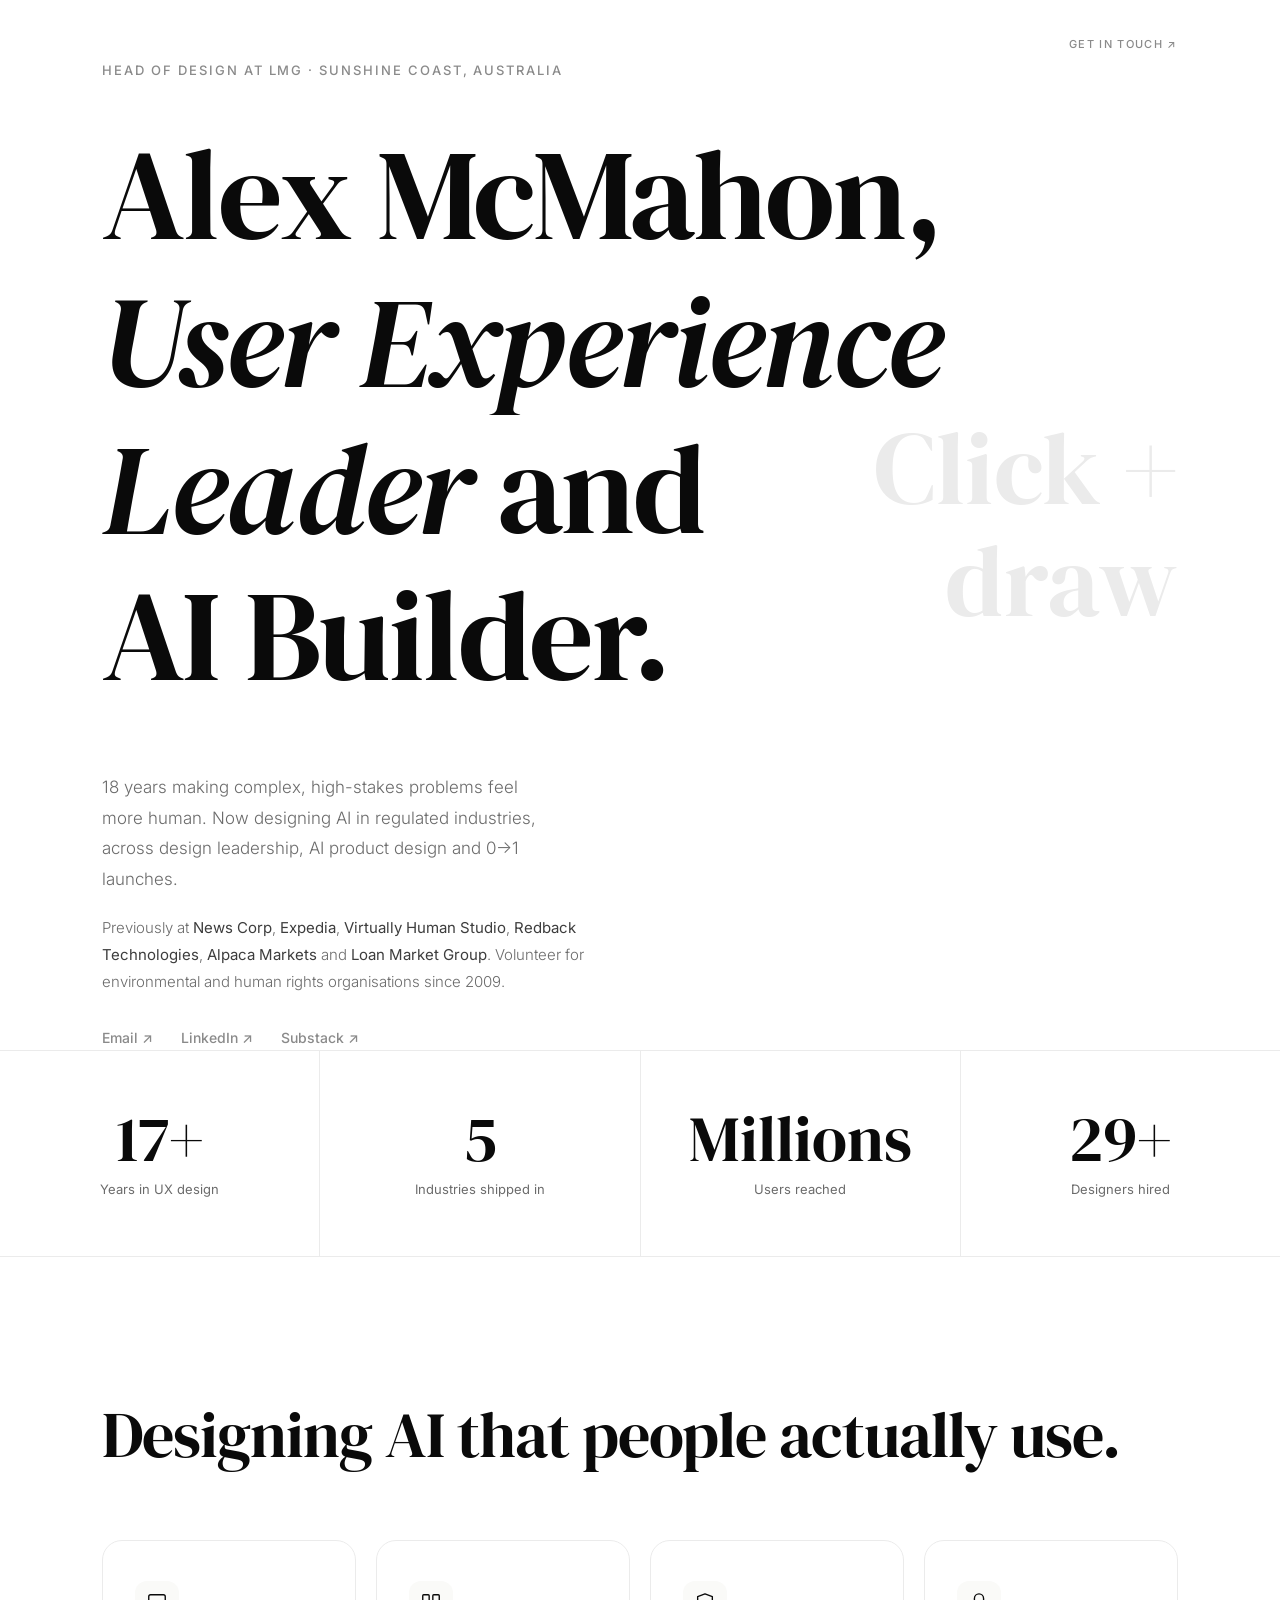
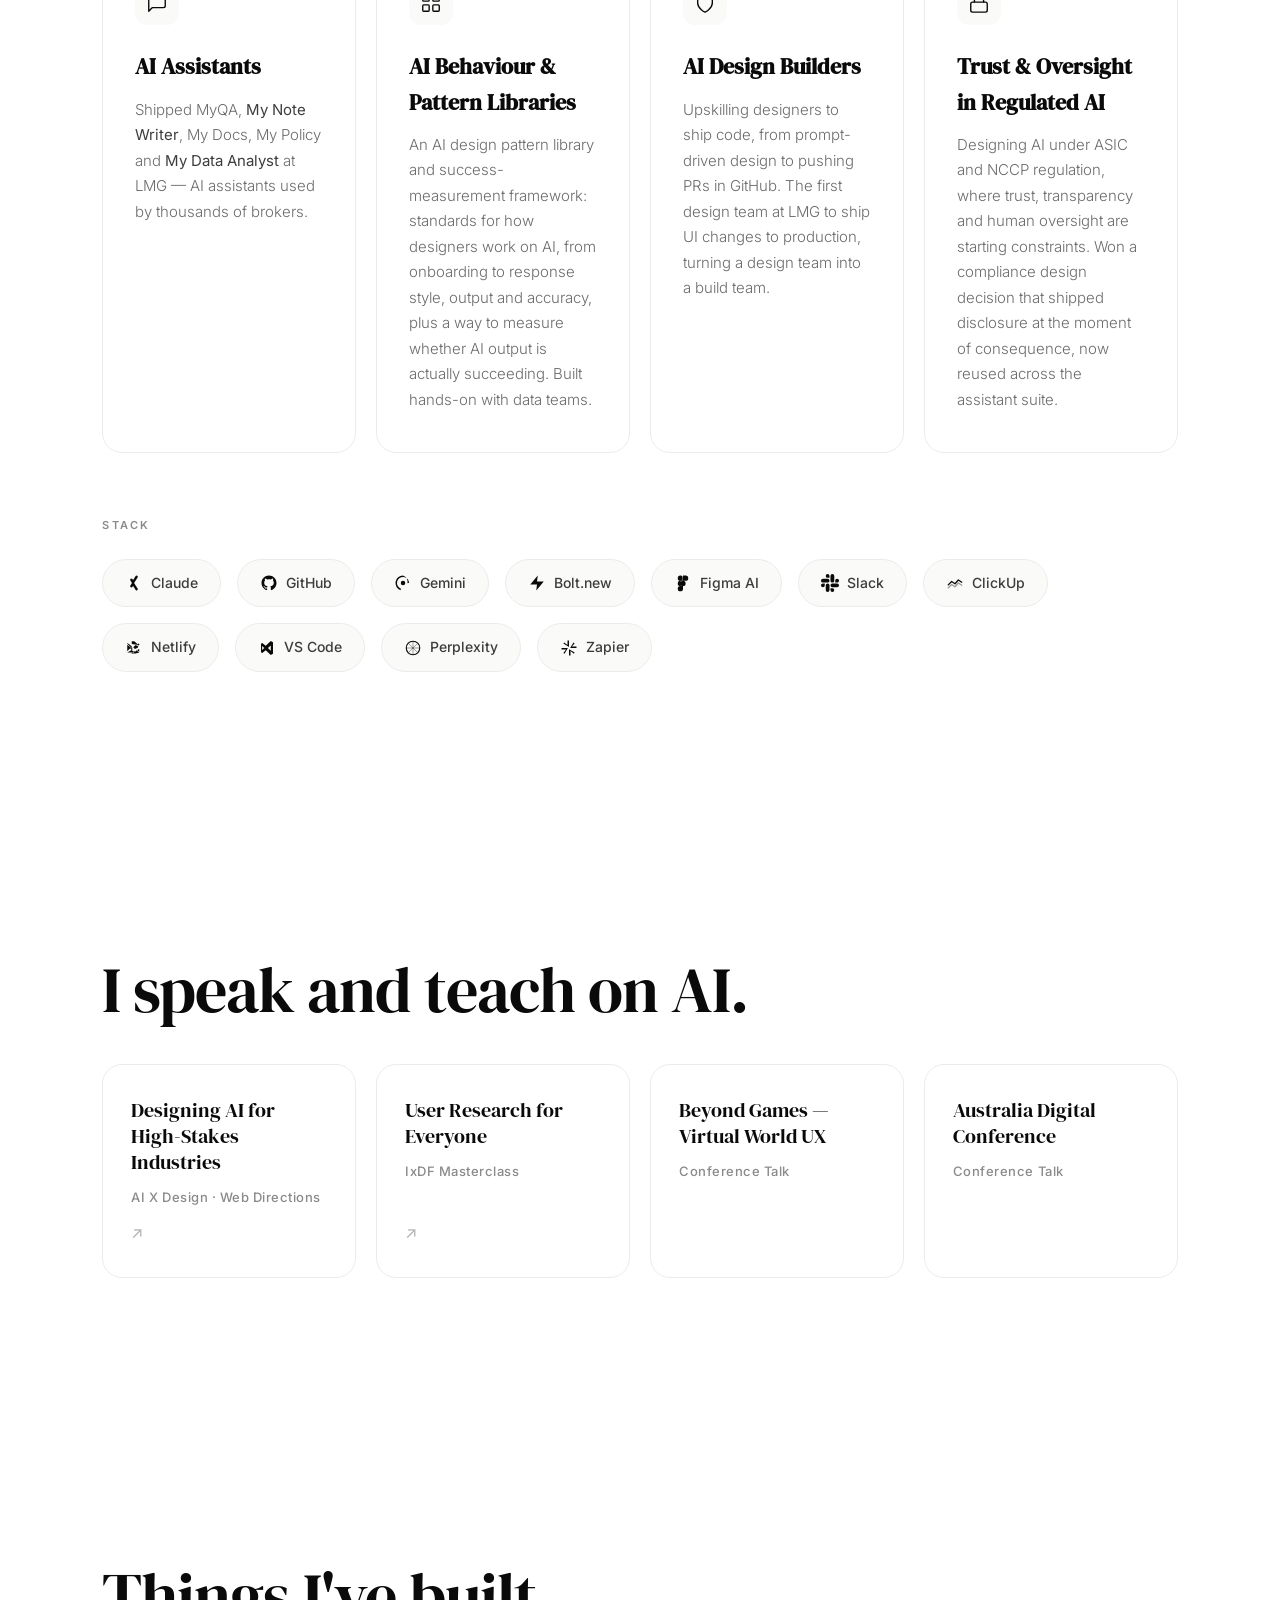
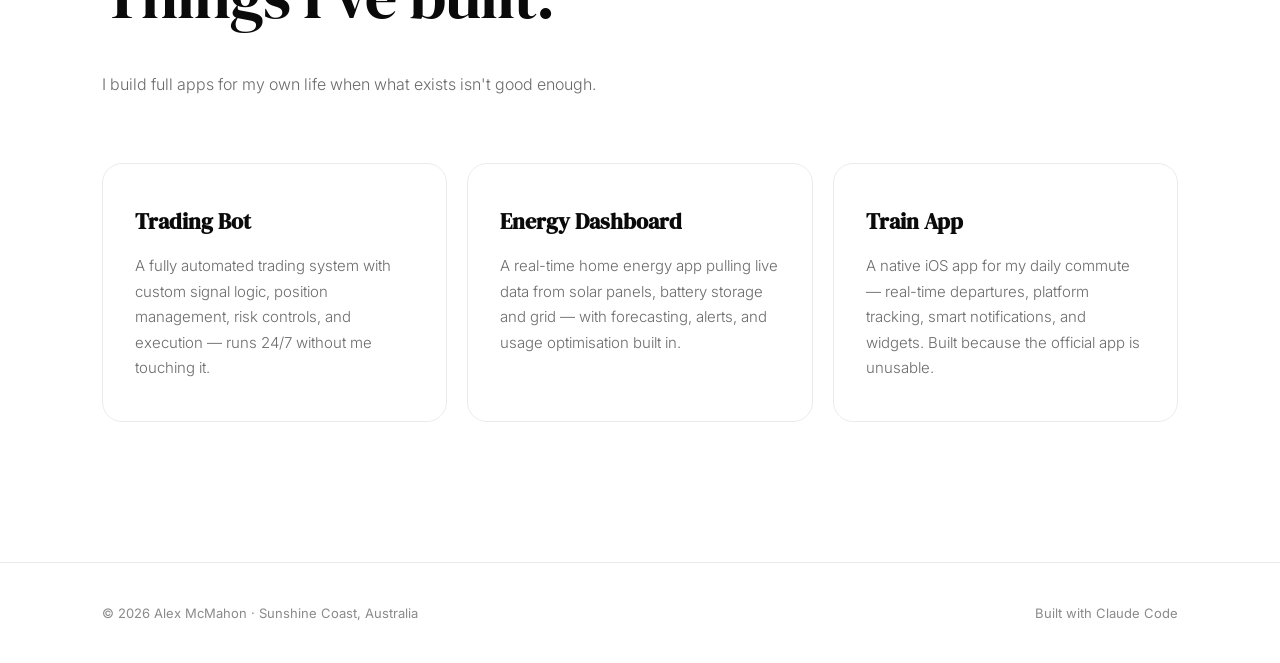
==== index.html @ f6edeaba "Keep case studies unlinked from homepage Alex confirmed the case studies section should stay reachab" ====
<!DOCTYPE html>
<html lang="en">
<head>
  <meta charset="UTF-8" />
  <meta name="viewport" content="width=device-width, initial-scale=1.0" />
  <title>Alex McMahon — UX Leader & AI Builder</title>
  <link rel="preconnect" href="https://fonts.googleapis.com" />
  <link rel="preconnect" href="https://fonts.gstatic.com" crossorigin />
  <link href="https://fonts.googleapis.com/css2?family=DM+Serif+Display:ital@0;1&family=Inter:wght@300;400;500;600&display=swap" rel="stylesheet" />
  <style>
    *, *::before, *::after { margin: 0; padding: 0; box-sizing: border-box; }

    :root {
      --white: #ffffff;
      --off-white: #fafaf8;
      --black: #0a0a0a;
      --gray-700: #3d3d3d;
      --gray-500: #6b6b6b;
      --gray-400: #8a8a8a;
      --gray-300: #b0b0b0;
      --gray-200: #d4d4d4;
      --gray-100: #ebebeb;
      --gold: #b8965a;
      --gold-light: #d4b87a;
      --serif: 'DM Serif Display', Georgia, serif;
      --sans: 'Inter', -apple-system, BlinkMacSystemFont, sans-serif;
    }

    html { -webkit-font-smoothing: antialiased; -moz-osx-font-smoothing: grayscale; }

    body {
      font-family: var(--sans);
      color: var(--black);
      background: var(--white);
      line-height: 1.6;
      overflow-x: hidden;
      position: relative;
    }

    ::selection { background: var(--black); color: var(--white); }
    a { color: inherit; text-decoration: none; }

    /* ===================== HERO ===================== */
    .hero {
      min-height: 100vh;
      display: flex;
      flex-direction: column;
      justify-content: center;
      padding: 60px clamp(32px, 8vw, 140px) 0;
      position: relative;
      z-index: 1;
    }

    .hero-label {
      font-size: 13px;
      font-weight: 500;
      letter-spacing: 0.15em;
      text-transform: uppercase;
      color: var(--gray-400);
      margin-bottom: 40px;
      opacity: 0;
      transform: translateY(16px);
      animation: fadeUp 0.8s 0.3s forwards;
    }
    .hero-label a { color: var(--gray-400); transition: color 0.3s; }
    .hero-label a:hover { color: var(--black); }

    .hero-title {
      font-family: var(--serif);
      font-size: clamp(56px, 10vw, 140px);
      font-weight: 400;
      line-height: 1.15;
      letter-spacing: -2px;
      color: var(--black);
      max-width: 1100px;
      padding-bottom: 0.05em;
    }

    .hero-title .line {
      display: block;
      overflow: visible;
    }

    .hero-title .line-inner {
      display: block;
      opacity: 0;
      transform: translateY(100%);
      transition: all 1s cubic-bezier(0.16, 1, 0.3, 1);
    }

    .hero-title .line-inner.revealed {
      opacity: 1;
      transform: translateY(0);
    }

    .hero-title .italic {
      font-style: italic;
      color: var(--gray-400);
    }

    /* Shimmer */
    .shimmer {
      background: linear-gradient(
        90deg,
        var(--black) 0%, var(--black) 44%,
        var(--gold) 48%, var(--gold-light) 50%, var(--gold) 52%,
        var(--black) 56%, var(--black) 100%
      );
      background-size: 400% 100%;
      background-position: 0% center;
      -webkit-background-clip: text;
      background-clip: text;
      -webkit-text-fill-color: transparent;
    }

    .shimmer.active {
      animation: shimmerSweep 6s ease forwards;
    }

    .shimmer-dark {
      background: linear-gradient(
        90deg,
        #fff 0%, #fff 44%,
        var(--gold-light) 48%, #f0d89a 50%, var(--gold-light) 52%,
        #fff 56%, #fff 100%
      );
      background-size: 400% 100%;
      background-position: 0% center;
      -webkit-background-clip: text;
      background-clip: text;
      -webkit-text-fill-color: transparent;
    }

    .shimmer-dark.active {
      animation: shimmerSweep 6s ease forwards;
    }

    @keyframes shimmerSweep {
      0% { background-position: 100% center; }
      70% { background-position: 0% center; }
      100% { background-position: 0% center; }
    }

    .hero-bottom {
      margin-top: 56px;
      max-width: 540px;
      opacity: 0;
      animation: fadeUp 1s 1.2s forwards;
    }

    .hero-sub {
      font-size: 17px;
      font-weight: 300;
      line-height: 1.8;
      color: var(--gray-500);
      max-width: 440px;
    }

    .persistent-cta {
      position: fixed;
      top: 36px;
      right: clamp(32px, 8vw, 140px);
      font-family: var(--sans);
      font-size: 11px;
      font-weight: 500;
      letter-spacing: 0.12em;
      text-transform: uppercase;
      color: var(--gray-400);
      text-decoration: none;
      z-index: 10;
      transition: color 0.3s;
    }
    .persistent-cta:hover { color: var(--black); }


    /* ===================== STATS ===================== */
    .stats {
      display: flex;
      border-top: 1px solid var(--gray-100);
      border-bottom: 1px solid var(--gray-100);
      position: relative;
      z-index: 1;
    }

    .stat {
      flex: 1;
      padding: 56px 40px;
      text-align: center;
      border-right: 1px solid var(--gray-100);
      overflow: hidden;
    }

    .stat:last-child { border-right: none; }

    .stat-num {
      font-family: var(--serif);
      font-size: clamp(40px, 5vw, 64px);
      line-height: 1;
      opacity: 0;
      transform: translateY(100%);
      transition: all 0.8s cubic-bezier(0.16, 1, 0.3, 1);
    }

    .stat-desc {
      font-size: 13px;
      color: var(--gray-500);
      margin-top: 8px;
      opacity: 0;
      transition: opacity 0.6s 0.3s;
    }

    .stat.visible .stat-num { opacity: 1; transform: translateY(0); }
    .stat.visible .stat-desc { opacity: 1; }
    .stat:nth-child(2).visible .stat-num { transition-delay: 0.1s; }
    .stat:nth-child(3).visible .stat-num { transition-delay: 0.2s; }
    .stat:nth-child(4).visible .stat-num { transition-delay: 0.3s; }

    /* ===================== SECTIONS ===================== */
    .section {
      padding: 140px clamp(32px, 8vw, 140px);
      position: relative;
      z-index: 1;
    }

    .section-inner { }

    .section-eyebrow {
      font-size: 11px;
      font-weight: 600;
      letter-spacing: 0.2em;
      text-transform: uppercase;
      color: var(--gray-400);
      margin-bottom: 24px;
    }

    .section-title {
      font-family: var(--serif);
      font-size: clamp(40px, 5vw, 64px);
      font-weight: 400;
      line-height: 1.2;
      letter-spacing: -1px;
      margin-bottom: 32px;
      padding-bottom: 0.05em;
    }

    .hero-bio {
      font-size: 15px;
      font-weight: 300;
      line-height: 1.8;
      color: var(--gray-500);
      max-width: 540px;
      margin-top: 20px;
    }

    .hero-bio a {
      color: var(--gray-700);
      font-weight: 400;
      transition: color 0.3s;
    }

    .hero-bio a:hover { color: var(--black); }

    .hero-links {
      display: flex;
      gap: 28px;
      margin-top: 32px;
    }

    .about-link {
      font-size: 14px;
      font-weight: 500;
      color: var(--gray-400);
      transition: color 0.3s;
    }

    .about-link:hover { color: var(--black); }

    /* ===================== AI WORK ===================== */
    .ai-section {
      padding: 140px clamp(32px, 8vw, 140px);
      position: relative;
      z-index: 1;
    }

    .ai-inner { }

    .ai-cards {
      display: grid;
      grid-template-columns: repeat(4, 1fr);
      gap: 20px;
      margin-bottom: 64px;
    }

    .ai-card {
      background: var(--white);
      border: 1px solid var(--gray-100);
      border-radius: 20px;
      padding: 40px 32px;
      opacity: 0;
      transform: translateY(30px) scale(0.97);
      transition: all 0.7s cubic-bezier(0.16, 1, 0.3, 1);
    }

    .ai-card.visible { opacity: 1; transform: none; }
    .ai-card:nth-child(2) { transition-delay: 0.1s; }
    .ai-card:nth-child(3) { transition-delay: 0.2s; }
    .ai-card:nth-child(4) { transition-delay: 0.3s; }

    .ai-card:hover {
      transform: translateY(-4px);
      box-shadow: 0 20px 60px rgba(0,0,0,0.05);
      border-color: var(--gray-200);
    }

    .ai-card-icon {
      width: 44px;
      height: 44px;
      border-radius: 12px;
      background: var(--off-white);
      display: flex;
      align-items: center;
      justify-content: center;
      margin-bottom: 24px;
    }

    /* Icon animations — each card gets a unique motion */
    .ai-card:nth-child(1) .ai-card-icon svg {
      animation: iconBounce 3s ease-in-out infinite;
    }
    .ai-card:nth-child(2) .ai-card-icon svg {
      animation: iconSpin 8s linear infinite;
    }
    .ai-card:nth-child(3) .ai-card-icon svg {
      animation: iconPulse 3s ease-in-out infinite;
    }
    .ai-card:nth-child(4) .ai-card-icon svg {
      animation: iconRock 4s ease-in-out infinite;
    }
    @keyframes iconRock {
      0%, 100% { transform: rotate(0deg); }
      25% { transform: rotate(-8deg); }
      75% { transform: rotate(8deg); }
    }

    @keyframes iconBounce {
      0%, 100% { transform: translateY(0); }
      50% { transform: translateY(-4px); }
    }
    @keyframes iconSpin {
      0% { transform: rotate(0deg); }
      100% { transform: rotate(360deg); }
    }
    @keyframes iconPulse {
      0%, 100% { transform: scale(1); opacity: 0.7; }
      50% { transform: scale(1.15); opacity: 1; }
    }

    .ai-card h3 {
      font-family: var(--serif);
      font-size: 22px;
      margin-bottom: 12px;
    }

    .ai-card p {
      font-size: 15px;
      font-weight: 300;
      line-height: 1.7;
      color: var(--gray-500);
    }
    .ai-card a { color: var(--gray-700); font-weight: 400; transition: color 0.3s; }
    .ai-card a:hover { color: var(--black); }

    /* Stack */
    .stack-title {
      font-size: 11px;
      font-weight: 600;
      letter-spacing: 0.2em;
      text-transform: uppercase;
      color: var(--gray-400);
      margin-bottom: 24px;
    }

    .stack-logos {
      display: flex;
      flex-wrap: wrap;
      gap: 16px;
      align-items: center;
    }

    .logo-chip {
      display: inline-flex;
      align-items: center;
      gap: 8px;
      font-size: 14px;
      font-weight: 500;
      padding: 12px 22px;
      border-radius: 100px;
      background: var(--off-white);
      color: var(--gray-700);
      border: 1px solid var(--gray-100);
      opacity: 0;
      transform: translateY(10px);
      transition: all 0.5s cubic-bezier(0.16, 1, 0.3, 1);
    }

    .logo-chip.visible { opacity: 1; transform: none; }
    .logo-chip:hover { border-color: var(--gray-300); transform: translateY(-2px); }

    .logo-chip svg {
      width: 18px;
      height: 18px;
      flex-shrink: 0;
      animation: iconFloat 5s ease-in-out infinite;
    }

    @keyframes iconFloat {
      0%, 100% { transform: translateY(0); }
      50% { transform: translateY(-2px); }
    }

    /* ===================== SPEAKING ===================== */
    .speak-cards {
      display: grid;
      grid-template-columns: repeat(4, 1fr);
      gap: 20px;
    }

    .speak-card {
      border: 1px solid var(--gray-100);
      border-radius: 20px;
      padding: 32px 28px;
      display: flex;
      flex-direction: column;
      gap: 12px;
      opacity: 0;
      transform: translateY(24px);
      transition: all 0.7s cubic-bezier(0.16, 1, 0.3, 1);
    }

    .speak-card.visible { opacity: 1; transform: none; }
    .speak-card:nth-child(2) { transition-delay: 0.08s; }
    .speak-card:nth-child(3) { transition-delay: 0.16s; }
    .speak-card:nth-child(4) { transition-delay: 0.24s; }

    .speak-card:hover {
      transform: translateY(-4px);
      box-shadow: 0 20px 60px rgba(0,0,0,0.05);
      border-color: var(--gray-200);
    }

    .speak-card-title {
      font-family: var(--serif);
      font-size: 20px;
      line-height: 1.3;
    }

    .speak-card-title a { transition: color 0.3s; }
    .speak-card-title a:hover { color: var(--gray-500); }

    .speak-card-venue {
      font-size: 13px;
      font-weight: 500;
      color: var(--gray-400);
      letter-spacing: 0.04em;
    }

    .speak-card-arrow {
      margin-top: auto;
      color: var(--gray-300);
      font-size: 16px;
      transition: color 0.3s;
    }

    .speak-card:hover .speak-card-arrow { color: var(--black); }

    /* ===================== BUILDING ===================== */
    .building-section {
      color: var(--black);
      padding: 140px clamp(32px, 8vw, 140px);
      position: relative;
      z-index: 1;
    }

    .building-inner { }

    .building-sub {
      font-size: 16px;
      font-weight: 300;
      line-height: 1.8;
      color: var(--gray-500);
      max-width: 520px;
      margin-bottom: 64px;
    }

    .build-cards {
      display: grid;
      grid-template-columns: repeat(3, 1fr);
      gap: 20px;
    }

    .build-card {
      background: var(--white);
      border: 1px solid var(--gray-100);
      border-radius: 20px;
      padding: 40px 32px;
      opacity: 0;
      transform: translateY(24px);
      transition: all 0.7s cubic-bezier(0.16, 1, 0.3, 1);
    }

    .build-card.visible { opacity: 1; transform: none; }
    .build-card:nth-child(2) { transition-delay: 0.1s; }
    .build-card:nth-child(3) { transition-delay: 0.2s; }

    .build-card:hover {
      transform: translateY(-4px);
      box-shadow: 0 20px 60px rgba(0,0,0,0.05);
      border-color: var(--gray-200);
    }

    .build-card h3 {
      font-family: var(--serif);
      font-size: 22px;
      margin-bottom: 14px;
    }

    .build-card p {
      font-size: 15px;
      font-weight: 300;
      line-height: 1.7;
      color: var(--gray-500);
    }


    /* ===================== FOOTER ===================== */
    .footer {
      padding: 40px clamp(32px, 8vw, 140px);
      border-top: 1px solid var(--gray-100);
      display: flex;
      justify-content: space-between;
      font-size: 13px;
      color: var(--gray-400);
      position: relative;
      z-index: 1;
    }

    /* ===================== REVEAL ===================== */
    .reveal {
      opacity: 0;
      transform: translateY(32px);
      transition: opacity 0.9s cubic-bezier(0.16, 1, 0.3, 1), transform 0.9s cubic-bezier(0.16, 1, 0.3, 1);
    }

    .reveal.visible { opacity: 1; transform: none; }
    .reveal.d1 { transition-delay: 0.1s; }
    .reveal.d2 { transition-delay: 0.2s; }
    .reveal.d3 { transition-delay: 0.3s; }
    .reveal.d4 { transition-delay: 0.4s; }

    /* ===================== KEYFRAMES ===================== */
    @keyframes fadeUp { to { opacity: 1; transform: translateY(0); } }
    @keyframes fadeIn { to { opacity: 1; } }

    /* ===================== RESPONSIVE ===================== */
    @media (max-width: 768px) {
      .stats { flex-wrap: wrap; }
      .stat { flex: 1 1 50%; }
      .stat:nth-child(2) { border-right: none; }
      .ai-cards { grid-template-columns: 1fr 1fr; }
      .ai-cards .ai-card:nth-child(3), .ai-cards .ai-card:nth-child(4) { grid-column: span 1; }
      .speak-cards { grid-template-columns: 1fr 1fr; }
      .build-cards { grid-template-columns: 1fr; }
      .footer { flex-direction: column; gap: 8px; }
    }
    /* ===================== DRAW PROMPT ===================== */
    .draw-prompt {
      position: absolute;
      top: 50%;
      right: clamp(32px, 8vw, 140px);
      transform: translateY(-50%);
      font-family: var(--serif);
      font-size: clamp(64px, 8vw, 120px);
      font-weight: 400;
      line-height: 1.1;
      color: var(--gray-100);
      pointer-events: none;
      text-align: right;
      opacity: 0;
      animation: fadeIn 1.5s 2.5s forwards;
      z-index: 0;
    }

    .draw-prompt .hint-mobile { display: none; }
    @media (pointer: coarse) { .draw-prompt .hint-desktop { display: none; } .draw-prompt .hint-mobile { display: block; } }

    /* ===================== DRAW CONTROLS ===================== */
    .draw-controls {
      position: fixed;
      bottom: 28px;
      right: 32px;
      display: flex;
      align-items: center;
      gap: 12px;
      z-index: 10;
      opacity: 0;
      transition: opacity 0.5s;
    }

    .draw-controls.show { opacity: 1; }

    .draw-btn {
      font-family: var(--sans);
      font-size: 11px;
      font-weight: 500;
      letter-spacing: 0.12em;
      text-transform: uppercase;
      color: var(--gray-400);
      background: var(--white);
      border: 1px solid var(--gray-200);
      border-radius: 100px;
      padding: 8px 18px;
      cursor: pointer;
      transition: all 0.3s;
    }

    .draw-btn:hover { color: var(--black); border-color: var(--gray-400); }

    .draw-btn-send {
      color: var(--white);
      background: var(--black);
      border-color: var(--black);
    }

    .draw-btn-send:hover { background: var(--gray-700); border-color: var(--gray-700); }

    /* ===================== DRAW CANVAS ===================== */
    .draw-canvas {
      position: fixed;
      top: 0;
      left: 0;
      width: 100%;
      height: 100%;
      z-index: 0;
      pointer-events: none;
    }
  </style>
</head>
<body>

  <a href="mailto:hello@alexmcmahon.com.au" class="persistent-cta">Get in Touch ↗</a>

  <canvas class="draw-canvas" id="drawCanvas"></canvas>

  <div class="draw-controls" id="drawControls">
    <button class="draw-btn" id="eraseBtn" style="display:none">Erase</button>
    <button class="draw-btn draw-btn-send" id="sendDrawingBtn" style="display:none">Send Drawing</button>
  </div>

  <!-- ===================== HERO ===================== -->
  <section class="hero" id="hero">
    <div class="draw-prompt" aria-hidden="true">
      <span class="hint-desktop">Click +<br>draw</span>
      <span class="hint-mobile">Hold +<br>draw</span>
    </div>
    <div class="hero-label">Head of Design at <a href="https://www.loanmarketgroup.com/" target="_blank" rel="noopener">LMG</a> · Sunshine Coast, Australia</div>

    <h1 class="hero-title">
      <span class="line"><span class="line-inner shimmer">Alex McMahon,</span></span>
      <span class="line"><span class="line-inner shimmer"><em class="italic">User Experience</em></span></span>
      <span class="line"><span class="line-inner shimmer"><em class="italic">Leader</em> and</span></span>
      <span class="line"><span class="line-inner shimmer">AI Builder.</span></span>
    </h1>

    <div class="hero-bottom">
      <p class="hero-sub">18 years making complex, high-stakes problems feel more human. Now designing AI in regulated industries, across design leadership, AI product design and 0→1 launches.</p>
      <p class="hero-bio">Previously at <a href="https://www.newscorpaustralia.com/" target="_blank" rel="noopener">News Corp</a>, <a href="https://www.expediagroup.com/" target="_blank" rel="noopener">Expedia</a>, <a href="https://www.marketingdive.com/news/budweiser-zed-run-sponsorship-clydesdales-nft-metaverse/625192/" target="_blank" rel="noopener">Virtually Human Studio</a>, <a href="https://www.pv-magazine-australia.com/2024/10/16/redback-reveals-next-gen-home-battery-and-inverter-range/" target="_blank" rel="noopener">Redback Technologies</a>, <a href="https://fortune.com/2026/01/14/alpaca-fundraise-series-d-brokerage-infrastructure/" target="_blank" rel="noopener">Alpaca Markets</a> and <a href="https://www.mpamag.com/au/mortgage-industry/technology/lmg-launches-embedded-ai-tools-in-mycrm/558390" target="_blank" rel="noopener">Loan Market Group</a>. Volunteer for environmental and human rights organisations since 2009.</p>
      <div class="hero-links">
        <a href="mailto:hello@alexmcmahon.com.au" class="about-link">Email ↗</a>
        <a href="https://linkedin.com/in/alexmcmahon" target="_blank" rel="noopener" class="about-link">LinkedIn ↗</a>
        <a href="https://himynameisalexm.substack.com/" target="_blank" rel="noopener" class="about-link">Substack ↗</a>
      </div>
    </div>

  </section>

  <!-- ===================== STATS ===================== -->
  <div class="stats">
    <div class="stat"><div class="stat-num" data-target="18">0</div><div class="stat-desc">Years in UX design</div></div>
    <div class="stat"><div class="stat-num" data-target="6">0</div><div class="stat-desc">Industries shipped in</div></div>
    <div class="stat"><div class="stat-num" data-text="Millions">Millions</div><div class="stat-desc">Users reached</div></div>
    <div class="stat"><div class="stat-num" data-target="30">0</div><div class="stat-desc">Designers hired</div></div>
  </div>


  <!-- ===================== AI WORK ===================== -->
  <div class="ai-section" id="ai">
    <div class="ai-inner">
      <h2 class="section-title shimmer reveal d1" style="margin-bottom:64px;">Designing AI that people actually use.</h2>

      <div class="ai-cards">
        <div class="ai-card">
          <div class="ai-card-icon">
            <svg width="22" height="22" viewBox="0 0 24 24" fill="none"><path d="M21 15a2 2 0 01-2 2H7l-4 4V5a2 2 0 012-2h14a2 2 0 012 2v10z" stroke="#0a0a0a" stroke-width="1.5" stroke-linecap="round" stroke-linejoin="round"/></svg>
          </div>
          <h3>AI Assistants</h3>
          <p>Shipped MyQA, <a href="https://lmg.broker/lmg-unveils-mycrm-intelligence-ai-fully-built-into-mycrm" target="_blank" rel="noopener">My Note Writer</a>, My Docs, My Policy and <a href="https://www.linkedin.com/posts/lmg-au_mydataanalyst-activity-7495635723715395585-705t" target="_blank" rel="noopener">My Data Analyst</a> at LMG — AI assistants used by thousands of brokers.</p>
        </div>
        <div class="ai-card">
          <div class="ai-card-icon">
            <svg width="22" height="22" viewBox="0 0 24 24" fill="none"><rect x="3" y="3" width="7" height="7" rx="1" stroke="#0a0a0a" stroke-width="1.5"/><rect x="14" y="3" width="7" height="7" rx="1" stroke="#0a0a0a" stroke-width="1.5"/><rect x="3" y="14" width="7" height="7" rx="1" stroke="#0a0a0a" stroke-width="1.5"/><rect x="14" y="14" width="7" height="7" rx="1" stroke="#0a0a0a" stroke-width="1.5"/></svg>
          </div>
          <h3>AI Behaviour & Pattern Libraries</h3>
          <p>An AI design pattern library and success-measurement framework: standards for how designers work on AI, from onboarding to response style, output and accuracy, plus a way to measure whether AI output is actually succeeding. Built hands-on with data teams.</p>
        </div>
        <div class="ai-card">
          <div class="ai-card-icon">
            <svg width="22" height="22" viewBox="0 0 24 24" fill="none"><path d="M12 22s8-4 8-10V5l-8-3-8 3v7c0 6 8 10 8 10z" stroke="#0a0a0a" stroke-width="1.5" stroke-linecap="round" stroke-linejoin="round"/></svg>
          </div>
          <h3>AI Design Builders</h3>
          <p>Upskilling designers to ship code, from prompt-driven design to pushing PRs in GitHub. The first design team at LMG to ship UI changes to production, turning a design team into a build team.</p>
        </div>
        <div class="ai-card">
          <div class="ai-card-icon">
            <svg width="22" height="22" viewBox="0 0 24 24" fill="none"><rect x="3" y="11" width="18" height="11" rx="2" stroke="#0a0a0a" stroke-width="1.5"/><path d="M7 11V7a5 5 0 0110 0v4" stroke="#0a0a0a" stroke-width="1.5" stroke-linecap="round"/></svg>
          </div>
          <h3>Trust &amp; Oversight in Regulated AI</h3>
          <p>Designing AI under ASIC and NCCP regulation, where trust, transparency and human oversight are starting constraints. Won a compliance design decision that shipped disclosure at the moment of consequence, now reused across the assistant suite.</p>
        </div>
      </div>

      <div class="stack-title reveal">Stack</div>
      <div class="stack-logos" id="stackLogos">
        <!-- Claude -->
        <span class="logo-chip"><svg viewBox="0 0 24 24" fill="none"><path d="M16.28 2.477a1.654 1.654 0 00-2.293.525l-3.2 5.139-.787-1.263a1.654 1.654 0 00-2.293-.525 1.654 1.654 0 00-.525 2.293l2.09 3.355-2.09 3.355a1.654 1.654 0 00.525 2.293 1.654 1.654 0 002.293-.525l.787-1.263 3.2 5.139a1.654 1.654 0 002.293.525 1.654 1.654 0 00.525-2.293L12.12 12l4.685-7.23a1.654 1.654 0 00-.525-2.293z" fill="#0a0a0a"/></svg>Claude</span>
        <!-- GitHub -->
        <span class="logo-chip"><svg viewBox="0 0 24 24" fill="#0a0a0a"><path d="M12 2C6.477 2 2 6.477 2 12c0 4.42 2.865 8.166 6.839 9.489.5.092.682-.217.682-.482 0-.237-.009-.866-.013-1.7-2.782.604-3.369-1.341-3.369-1.341-.454-1.155-1.11-1.462-1.11-1.462-.908-.62.069-.608.069-.608 1.003.07 1.531 1.03 1.531 1.03.892 1.529 2.341 1.087 2.91.831.092-.646.35-1.086.636-1.336-2.22-.253-4.555-1.11-4.555-4.943 0-1.091.39-1.984 1.029-2.683-.103-.253-.446-1.27.098-2.647 0 0 .84-.269 2.75 1.025A9.578 9.578 0 0112 6.836c.85.004 1.705.115 2.504.337 1.909-1.294 2.747-1.025 2.747-1.025.546 1.377.203 2.394.1 2.647.64.699 1.028 1.592 1.028 2.683 0 3.842-2.339 4.687-4.566 4.935.359.309.678.919.678 1.852 0 1.336-.012 2.415-.012 2.743 0 .267.18.578.688.48C19.138 20.163 22 16.418 22 12c0-5.523-4.477-10-10-10z"/></svg>GitHub</span>
        <!-- Gemini -->
        <span class="logo-chip"><svg viewBox="0 0 24 24" fill="none"><path d="M12 2a10 10 0 00-3.16 19.5c.19-.65.32-1.32.39-2A8 8 0 1120 12c-.68.07-1.35.2-2 .39A10 10 0 0012 2z" fill="#0a0a0a"/><circle cx="12" cy="12" r="3" fill="#0a0a0a"/></svg>Gemini</span>
        <!-- Bolt -->
        <span class="logo-chip"><svg viewBox="0 0 24 24" fill="#0a0a0a"><path d="M13 2L3 14h9l-1 8 10-12h-9l1-8z"/></svg>Bolt.new</span>
        <!-- Figma -->
        <span class="logo-chip"><svg viewBox="0 0 24 24" fill="#0a0a0a"><path d="M8.5 2a3.5 3.5 0 000 7h3V5.5v-2A3.5 3.5 0 008.5 2zm0 7a3.5 3.5 0 100 7h.5v-3.5A3.5 3.5 0 008.5 9zm7-7H12v7h3.5a3.5 3.5 0 100-7zm-3.5 7a3.5 3.5 0 103.5 3.5A3.5 3.5 0 0012 9zm-3.5 7A3.5 3.5 0 1012 19.5V16z"/></svg>Figma AI</span>
        <!-- Slack -->
        <span class="logo-chip"><svg viewBox="0 0 24 24" fill="#0a0a0a"><path d="M5.042 15.165a2.528 2.528 0 01-2.52 2.523A2.528 2.528 0 010 15.165a2.527 2.527 0 012.522-2.52h2.52v2.52zm1.271 0a2.527 2.527 0 012.521-2.52 2.527 2.527 0 012.521 2.52v6.313A2.528 2.528 0 018.834 24a2.528 2.528 0 01-2.521-2.522v-6.313zM8.834 5.042a2.528 2.528 0 01-2.521-2.52A2.528 2.528 0 018.834 0a2.528 2.528 0 012.521 2.522v2.52H8.834zm0 1.271a2.528 2.528 0 012.521 2.521 2.528 2.528 0 01-2.521 2.521H2.522A2.528 2.528 0 010 8.834a2.528 2.528 0 012.522-2.521h6.312zm10.122 2.521a2.528 2.528 0 012.522-2.521A2.528 2.528 0 0124 8.834a2.528 2.528 0 01-2.522 2.521h-2.522V8.834zm-1.268 0a2.528 2.528 0 01-2.523 2.521 2.527 2.527 0 01-2.52-2.521V2.522A2.527 2.527 0 0115.165 0a2.528 2.528 0 012.523 2.522v6.312zm-2.523 10.122a2.528 2.528 0 012.523 2.522A2.528 2.528 0 0115.165 24a2.527 2.527 0 01-2.52-2.522v-2.522h2.52zm0-1.268a2.527 2.527 0 01-2.52-2.523 2.526 2.526 0 012.52-2.52h6.313A2.527 2.527 0 0124 15.165a2.528 2.528 0 01-2.522 2.523h-6.313z"/></svg>Slack</span>
        <!-- ClickUp -->
        <span class="logo-chip"><svg viewBox="0 0 24 24" fill="none"><path d="M3 14.5l4.5-4.5 4.5 3 4.5-5L21 11" stroke="#0a0a0a" stroke-width="1.8" stroke-linecap="round" stroke-linejoin="round"/><path d="M3 18.5l4.5-4.5 4.5 3 4.5-5L21 15" stroke="#0a0a0a" stroke-width="1.8" stroke-linecap="round" stroke-linejoin="round" opacity="0.4"/></svg>ClickUp</span>
        <!-- Netlify -->
        <span class="logo-chip"><svg viewBox="0 0 24 24" fill="#0a0a0a"><path d="M16.934 8.519a1.044 1.044 0 01.303.23l2.349-1.045-2.192-2.171-.46 2.986zM14.202 7.9l-3.209 3.209 2.217 2.218 3.888-1.719a1.064 1.064 0 010-.147 1.08 1.08 0 011.092-1.092 1.064 1.064 0 01.147 0L14.202 7.9zm-5.476 4.475L3 7.638v8.724l3.545-3.545a1.08 1.08 0 011.18.082zm6.818 6.818l-3.545-3.545-3.545 3.545h7.09zM3 5.309v1.053l5.713 5.713a1.08 1.08 0 011.092-1.092 1.064 1.064 0 01.147 0L6.547 7.578 3 5.309zm15.978 7.952l-2.812 1.244 2.812 2.812v-4.056zm.022 5.332l-3.545-3.545-3.545 3.545h7.09zM9 12.362a1.08 1.08 0 010 2.16 1.08 1.08 0 010-2.16zm0 2.16v.001l3.545 3.545H3L9 14.522zm9-6.543L12.362 3H9v3.545L18 7.979z"/></svg>Netlify</span>
        <!-- Visual Studio Code -->
        <span class="logo-chip"><svg viewBox="0 0 24 24" fill="#0a0a0a"><path d="M17 2.8L10.3 9 5.7 5.3 4 6.3v11.4l1.7 1L10.3 15 17 21.2l3-1.4V4.2L17 2.8zM5.5 14.7V9.3l2.9 2.7-2.9 2.7zm7.8-2.7L17 8.5v7L13.3 12z"/></svg>VS Code</span>
        <!-- Perplexity -->
        <span class="logo-chip"><svg viewBox="0 0 24 24" fill="none"><circle cx="12" cy="12" r="9" stroke="#0a0a0a" stroke-width="1.5"/><path d="M12 3v18M3 12h18M6 6l12 12M18 6L6 18" stroke="#0a0a0a" stroke-width="1" opacity="0.5"/></svg>Perplexity</span>
        <!-- Zapier -->
        <span class="logo-chip"><svg viewBox="0 0 24 24" fill="#0a0a0a"><path d="M12 2v8.5L4.5 6l1-1.5L10 8V2h2zm0 20v-8.5l7.5 4.5-1 1.5L14 16v6h-2zm10-10h-8.5L18 4.5l1.5 1L16 10h6v2zM2 12h8.5L6 19.5 4.5 18.5 8 14H2v-2z"/></svg>Zapier</span>
      </div>
    </div>
  </div>

  <!-- ===================== SPEAKING ===================== -->
  <section class="section" id="speaking">
    <div class="section-inner">
      <h2 class="section-title shimmer reveal d1">I speak and teach on AI.</h2>

      <div class="speak-cards" id="speakCards">
        <div class="speak-card">
          <div class="speak-card-title"><a href="https://webdirections.org/aixdesign/speakers/alex-mcmahon.php" target="_blank" rel="noopener">Designing AI for High-Stakes Industries</a></div>
          <div class="speak-card-venue">AI X Design · Web Directions</div>
          <div class="speak-card-arrow">↗</div>
        </div>
        <div class="speak-card">
          <div class="speak-card-title"><a href="https://ixdf.org/master-classes/user-research-for-everyone-practical-strategies-for-every-team" target="_blank" rel="noopener">User Research for Everyone</a></div>
          <div class="speak-card-venue">IxDF Masterclass</div>
          <div class="speak-card-arrow">↗</div>
        </div>
        <div class="speak-card">
          <div class="speak-card-title">Beyond Games — Virtual World UX</div>
          <div class="speak-card-venue">Conference Talk</div>
        </div>
        <div class="speak-card">
          <div class="speak-card-title">Australia Digital Conference</div>
          <div class="speak-card-venue">Conference Talk</div>
        </div>
      </div>
    </div>
  </section>

  <!-- ===================== BUILDING ===================== -->
  <div class="building-section" id="building">
    <div class="building-inner">
      <h2 class="section-title shimmer reveal d1">Things I've built.</h2>
      <p class="building-sub reveal d2">I build full apps for my own life when what exists isn't good enough.</p>

      <div class="build-cards">
        <div class="build-card">
          <h3>Trading Bot</h3>
          <p>A fully automated trading system with custom signal logic, position management, risk controls, and execution — runs 24/7 without me touching it.</p>
        </div>
        <div class="build-card">
          <h3>Energy Dashboard</h3>
          <p>A real-time home energy app pulling live data from solar panels, battery storage and grid — with forecasting, alerts, and usage optimisation built in.</p>
        </div>
        <div class="build-card">
          <h3>Train App</h3>
          <p>A native iOS app for my daily commute — real-time departures, platform tracking, smart notifications, and widgets. Built because the official app is unusable.</p>
        </div>
      </div>
    </div>
  </div>


  <footer class="footer">
    <span>© 2026 Alex McMahon · Sunshine Coast, Australia</span>
    <span>Built with Claude Code</span>
  </footer>

  <script>
    'use strict';

    // Scroll reveal
    const revealObs = new IntersectionObserver(
      (entries) => entries.forEach(e => { if (e.isIntersecting) e.target.classList.add('visible'); }),
      { threshold: 0.1, rootMargin: '0px 0px -40px 0px' }
    );
    document.querySelectorAll('.reveal, .ai-card, .build-card, .stat, .speak-card').forEach(el => revealObs.observe(el));

    // Shimmer — slow sweep on scroll
    const shimmerObs = new IntersectionObserver(
      (entries) => entries.forEach(e => {
        if (e.isIntersecting && !e.target.dataset.shimmered) {
          e.target.dataset.shimmered = 'true';
          setTimeout(() => e.target.classList.add('active'), 500);
          setInterval(() => {
            e.target.classList.remove('active');
            void e.target.offsetWidth;
            e.target.classList.add('active');
          }, 10000);
        }
      }),
      { threshold: 0.3 }
    );
    document.querySelectorAll('.shimmer, .shimmer-dark').forEach(el => shimmerObs.observe(el));

    // Hero line reveal
    document.querySelectorAll('.hero-title .line-inner').forEach((el, i) => {
      setTimeout(() => el.classList.add('revealed'), 500 + i * 160);
    });

    // Hero shimmer after reveal
    document.querySelectorAll('.hero-title .line-inner').forEach((el, i) => {
      setTimeout(() => el.classList.add('active'), 2400 + i * 500);
    });

    // Speaking cards stagger
    const speakObs = new IntersectionObserver(
      (entries) => entries.forEach(e => {
        if (e.isIntersecting) {
          e.target.querySelectorAll('.speak-card').forEach((c, i) => {
            setTimeout(() => c.classList.add('visible'), i * 80);
          });
          speakObs.unobserve(e.target);
        }
      }),
      { threshold: 0.2 }
    );
    const speakEl = document.getElementById('speakCards');
    if (speakEl) speakObs.observe(speakEl);

    // Chip stagger
    const chipObs = new IntersectionObserver(
      (entries) => entries.forEach(e => {
        if (e.isIntersecting) {
          e.target.querySelectorAll('.logo-chip').forEach((c, i) => {
            setTimeout(() => c.classList.add('visible'), i * 70);
          });
          chipObs.unobserve(e.target);
        }
      }),
      { threshold: 0.2 }
    );
    const stackEl = document.getElementById('stackLogos');
    if (stackEl) chipObs.observe(stackEl);

    // Number counter
    const counterObs = new IntersectionObserver((entries) => {
      entries.forEach(e => {
        if (!e.isIntersecting || e.target.dataset.counted) return;
        e.target.dataset.counted = 'true';
        const el = e.target;
        const target = parseInt(el.dataset.target, 10);
        if (!target) return;
        const dur = 1400, start = performance.now();
        const suffix = target >= 17 ? '+' : '';
        (function tick(now) {
          const p = Math.min((now - start) / dur, 1);
          el.textContent = Math.floor((1 - Math.pow(1 - p, 3)) * target) + suffix;
          if (p < 1) requestAnimationFrame(tick);
          else el.textContent = target + suffix;
        })(start);
      });
    }, { threshold: 0.3 });
    document.querySelectorAll('.stat-num[data-target]').forEach(el => counterObs.observe(el));

    // Smooth scroll
    document.querySelectorAll('a[href^="#"]').forEach(a => {
      a.addEventListener('click', (e) => {
        const t = document.querySelector(a.getAttribute('href'));
        if (t) { e.preventDefault(); t.scrollIntoView({ behavior: 'smooth' }); }
      });
    });

    // Background drawing easter egg — permanent strokes
    (function initDrawCanvas() {
      const canvas = document.getElementById('drawCanvas');
      if (!canvas) return;
      const ctx = canvas.getContext('2d');
      let dpr = window.devicePixelRatio || 1;

      const segments = [];
      let drawing = false;
      let lastX, lastY, hue = 0, totalDist = 0;
      const STROKE_W = 4;
      const HOLD_MS = 400;
      const HOLD_MOVE_THRESH = 10;

      const controls = document.getElementById('drawControls');
      const eraseBtn = document.getElementById('eraseBtn');
      const sendBtn = document.getElementById('sendDrawingBtn');
      let drawSessions = 0;
      let drawStartTime = 0;
      let controlsShown = false;

      function showControls() {
        if (controlsShown) return;
        controlsShown = true;
        eraseBtn.style.display = '';
        sendBtn.style.display = '';
        controls.classList.add('show');
      }

      function checkShowControls() {
        if (controlsShown) return;
        if (drawSessions >= 2) { showControls(); return; }
        if (drawStartTime && performance.now() - drawStartTime > 5000) showControls();
      }

      eraseBtn.addEventListener('click', () => {
        segments.length = 0;
        const vw = window.innerWidth, vh = window.innerHeight;
        ctx.clearRect(0, 0, vw, vh);
        totalDist = 0;
        hue = 0;
      });

      sendBtn.addEventListener('click', () => {
        const tempCanvas = document.createElement('canvas');
        const vw = window.innerWidth, vh = window.innerHeight;
        const sy = window.scrollY, sx = window.scrollX;
        tempCanvas.width = vw * 2;
        tempCanvas.height = vh * 2;
        const tCtx = tempCanvas.getContext('2d');
        tCtx.scale(2, 2);
        tCtx.fillStyle = '#ffffff';
        tCtx.fillRect(0, 0, vw, vh);
        for (const s of segments) {
          const x1 = s.x1 - sx, y1 = s.y1 - sy;
          const x2 = s.x2 - sx, y2 = s.y2 - sy;
          tCtx.beginPath();
          tCtx.moveTo(x1, y1);
          tCtx.lineTo(x2, y2);
          tCtx.strokeStyle = `hsl(${s.hue}, 80%, 60%)`;
          tCtx.lineWidth = STROKE_W;
          tCtx.lineCap = 'round';
          tCtx.stroke();
        }
        tempCanvas.toBlob((blob) => {
          const url = URL.createObjectURL(blob);
          const a = document.createElement('a');
          a.href = 'mailto:hello@alexmcmahon.com.au?subject=A drawing for you&body=I drew something on your website!';
          window.location.href = a.href;
          URL.revokeObjectURL(url);
        });
      });

      function resize() {
        dpr = window.devicePixelRatio || 1;
        canvas.width = window.innerWidth * dpr;
        canvas.height = window.innerHeight * dpr;
        ctx.setTransform(dpr, 0, 0, dpr, 0, 0);
        redraw();
      }
      resize();
      window.addEventListener('resize', resize);

      function addSegment(x, y) {
        const dx = x - lastX, dy = y - lastY;
        const dist = Math.sqrt(dx * dx + dy * dy);
        if (dist < 2) return;
        totalDist += dist;
        hue = (totalDist * 0.8) % 360;
        segments.push({ x1: lastX, y1: lastY, x2: x, y2: y, hue });
        lastX = x;
        lastY = y;
        checkShowControls();
        redraw();
      }

      // Desktop: click + drag
      document.addEventListener('mousedown', (e) => {
        if (e.target.closest('a, button, input, textarea, select')) return;
        e.preventDefault();
        drawing = true;
        drawSessions++;
        if (!drawStartTime) drawStartTime = performance.now();
        lastX = e.pageX;
        lastY = e.pageY;
        checkShowControls();
      });
      document.addEventListener('mousemove', (e) => { if (drawing) addSegment(e.pageX, e.pageY); });
      document.addEventListener('mouseup', () => { drawing = false; });
      document.addEventListener('mouseleave', () => { drawing = false; });

      // Mobile: long-press + drag
      let holdTimer = null;
      let touchStartX, touchStartY;

      document.addEventListener('touchstart', (e) => {
        if (e.touches.length !== 1) return;
        if (e.target.closest('a, button, input, textarea, select')) return;
        const t = e.touches[0];
        touchStartX = t.pageX;
        touchStartY = t.pageY;
        holdTimer = setTimeout(() => {
          holdTimer = null;
          drawing = true;
          drawSessions++;
          if (!drawStartTime) drawStartTime = performance.now();
          lastX = touchStartX;
          lastY = touchStartY;
          checkShowControls();
        }, HOLD_MS);
      }, { passive: true });

      document.addEventListener('touchmove', (e) => {
        const t = e.touches[0];
        if (holdTimer) {
          const dx = t.pageX - touchStartX, dy = t.pageY - touchStartY;
          if (Math.sqrt(dx * dx + dy * dy) > HOLD_MOVE_THRESH) {
            clearTimeout(holdTimer);
            holdTimer = null;
          }
          return;
        }
        if (!drawing) return;
        e.preventDefault();
        addSegment(t.pageX, t.pageY);
      }, { passive: false });

      document.addEventListener('touchend', () => {
        if (holdTimer) { clearTimeout(holdTimer); holdTimer = null; }
        drawing = false;
      });
      document.addEventListener('touchcancel', () => {
        if (holdTimer) { clearTimeout(holdTimer); holdTimer = null; }
        drawing = false;
      });

      window.addEventListener('scroll', () => {
        if (segments.length) redraw();
      }, { passive: true });

      function redraw() {
        const vw = window.innerWidth;
        const vh = window.innerHeight;
        const sy = window.scrollY;
        const sx = window.scrollX;
        ctx.clearRect(0, 0, vw, vh);
        for (const s of segments) {
          const x1 = s.x1 - sx, y1 = s.y1 - sy;
          const x2 = s.x2 - sx, y2 = s.y2 - sy;
          if (Math.max(x1,x2) < -10 || Math.min(x1,x2) > vw+10 ||
              Math.max(y1,y2) < -10 || Math.min(y1,y2) > vh+10) continue;
          ctx.beginPath();
          ctx.moveTo(x1, y1);
          ctx.lineTo(x2, y2);
          ctx.strokeStyle = `hsl(${s.hue}, 80%, 60%)`;
          ctx.lineWidth = STROKE_W;
          ctx.lineCap = 'round';
          ctx.stroke();
        }
      }
    })();
  </script>
</body>
</html>
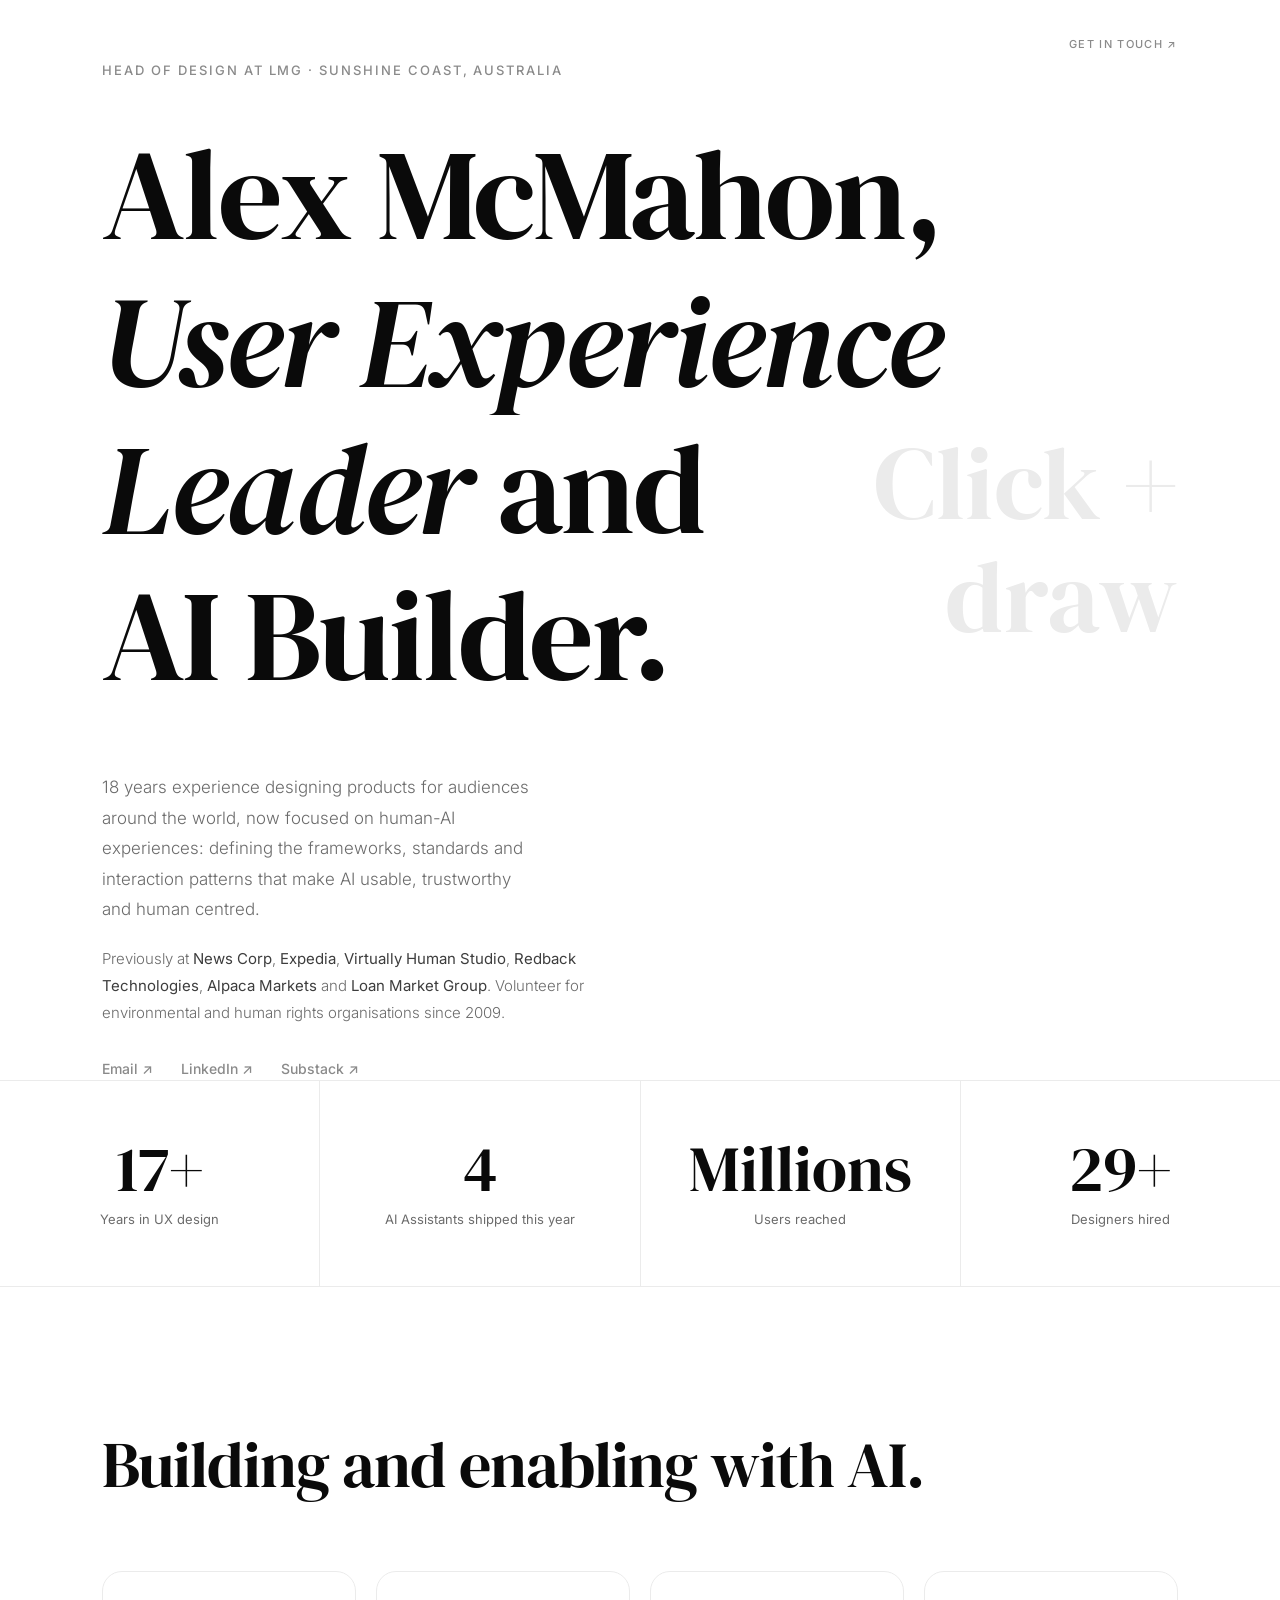
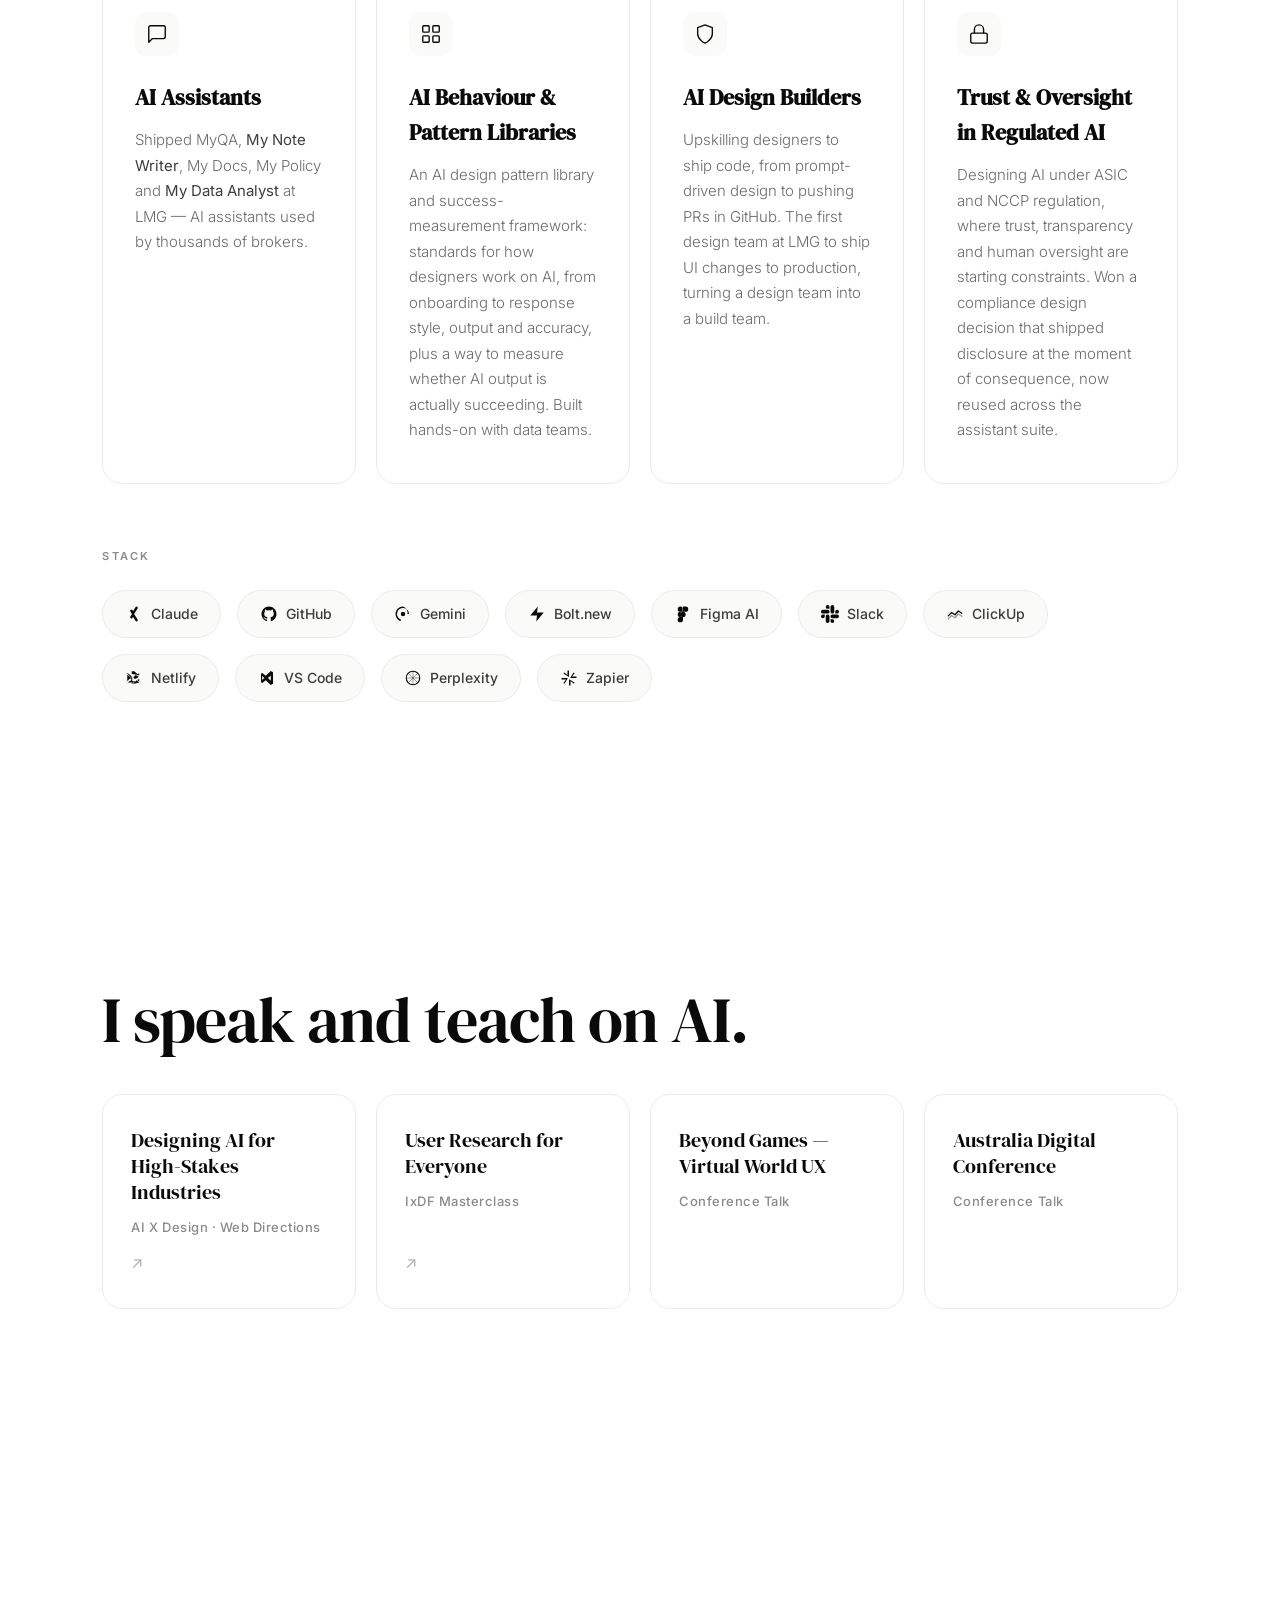
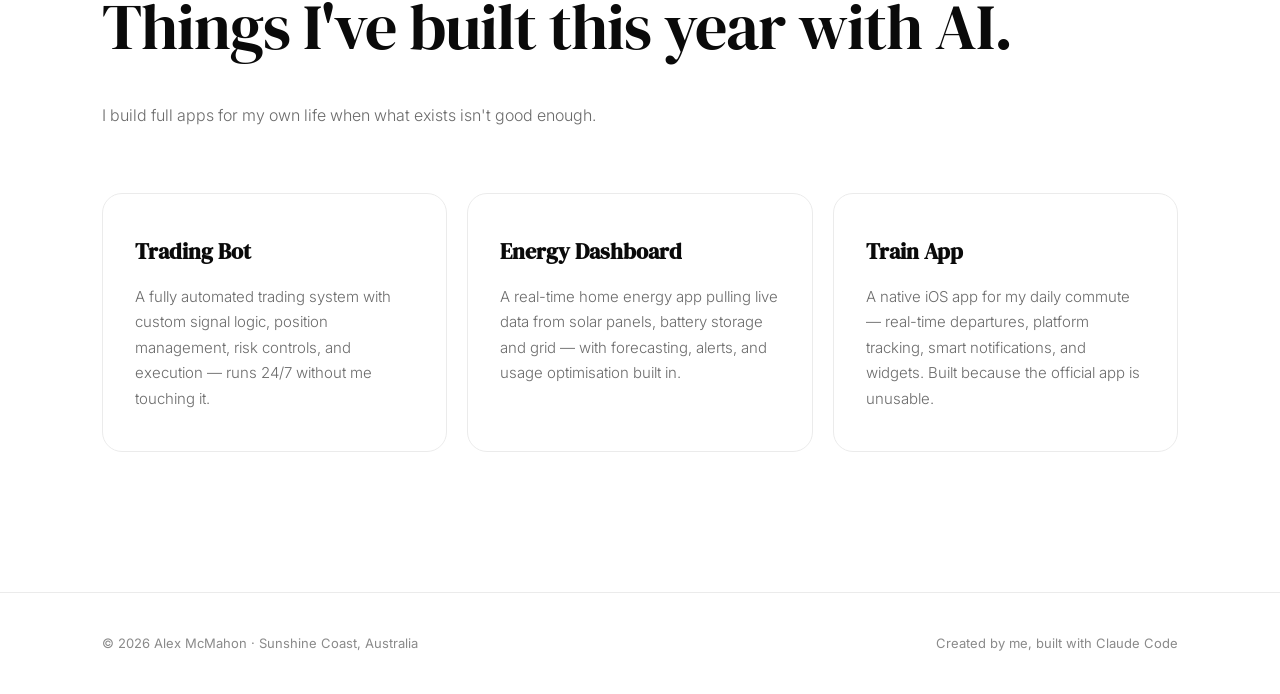
==== commit df626632: "Update hero tagline, stat label, section titles, and footer copy Co-Authored-By: Claude Sonnet 4.6 <" ====
--- a/index.html
+++ b/index.html
@@ -672,7 +672,7 @@
     </h1>
 
     <div class="hero-bottom">
-      <p class="hero-sub">18 years making complex, high-stakes problems feel more human. Now designing AI in regulated industries, across design leadership, AI product design and 0→1 launches.</p>
+      <p class="hero-sub">18 years experience designing products for audiences around the world, now focused on human-AI experiences: defining the frameworks, standards and interaction patterns that make AI usable, trustworthy and human centred.</p>
       <p class="hero-bio">Previously at <a href="https://www.newscorpaustralia.com/" target="_blank" rel="noopener">News Corp</a>, <a href="https://www.expediagroup.com/" target="_blank" rel="noopener">Expedia</a>, <a href="https://www.marketingdive.com/news/budweiser-zed-run-sponsorship-clydesdales-nft-metaverse/625192/" target="_blank" rel="noopener">Virtually Human Studio</a>, <a href="https://www.pv-magazine-australia.com/2024/10/16/redback-reveals-next-gen-home-battery-and-inverter-range/" target="_blank" rel="noopener">Redback Technologies</a>, <a href="https://fortune.com/2026/01/14/alpaca-fundraise-series-d-brokerage-infrastructure/" target="_blank" rel="noopener">Alpaca Markets</a> and <a href="https://www.mpamag.com/au/mortgage-industry/technology/lmg-launches-embedded-ai-tools-in-mycrm/558390" target="_blank" rel="noopener">Loan Market Group</a>. Volunteer for environmental and human rights organisations since 2009.</p>
       <div class="hero-links">
         <a href="mailto:hello@alexmcmahon.com.au" class="about-link">Email ↗</a>
@@ -686,7 +686,7 @@
   <!-- ===================== STATS ===================== -->
   <div class="stats">
     <div class="stat"><div class="stat-num" data-target="18">0</div><div class="stat-desc">Years in UX design</div></div>
-    <div class="stat"><div class="stat-num" data-target="6">0</div><div class="stat-desc">Industries shipped in</div></div>
+    <div class="stat"><div class="stat-num" data-target="5">0</div><div class="stat-desc">AI Assistants shipped this year</div></div>
     <div class="stat"><div class="stat-num" data-text="Millions">Millions</div><div class="stat-desc">Users reached</div></div>
     <div class="stat"><div class="stat-num" data-target="30">0</div><div class="stat-desc">Designers hired</div></div>
   </div>
@@ -695,7 +695,7 @@
   <!-- ===================== AI WORK ===================== -->
   <div class="ai-section" id="ai">
     <div class="ai-inner">
-      <h2 class="section-title shimmer reveal d1" style="margin-bottom:64px;">Designing AI that people actually use.</h2>
+      <h2 class="section-title shimmer reveal d1" style="margin-bottom:64px;">Building and enabling with AI.</h2>
 
       <div class="ai-cards">
         <div class="ai-card">
@@ -787,7 +787,7 @@
   <!-- ===================== BUILDING ===================== -->
   <div class="building-section" id="building">
     <div class="building-inner">
-      <h2 class="section-title shimmer reveal d1">Things I've built.</h2>
+      <h2 class="section-title shimmer reveal d1">Things I've built this year with AI.</h2>
       <p class="building-sub reveal d2">I build full apps for my own life when what exists isn't good enough.</p>
 
       <div class="build-cards">
@@ -810,7 +810,7 @@
 
   <footer class="footer">
     <span>© 2026 Alex McMahon · Sunshine Coast, Australia</span>
-    <span>Built with Claude Code</span>
+    <span>Created by me, built with Claude Code</span>
   </footer>
 
   <script>
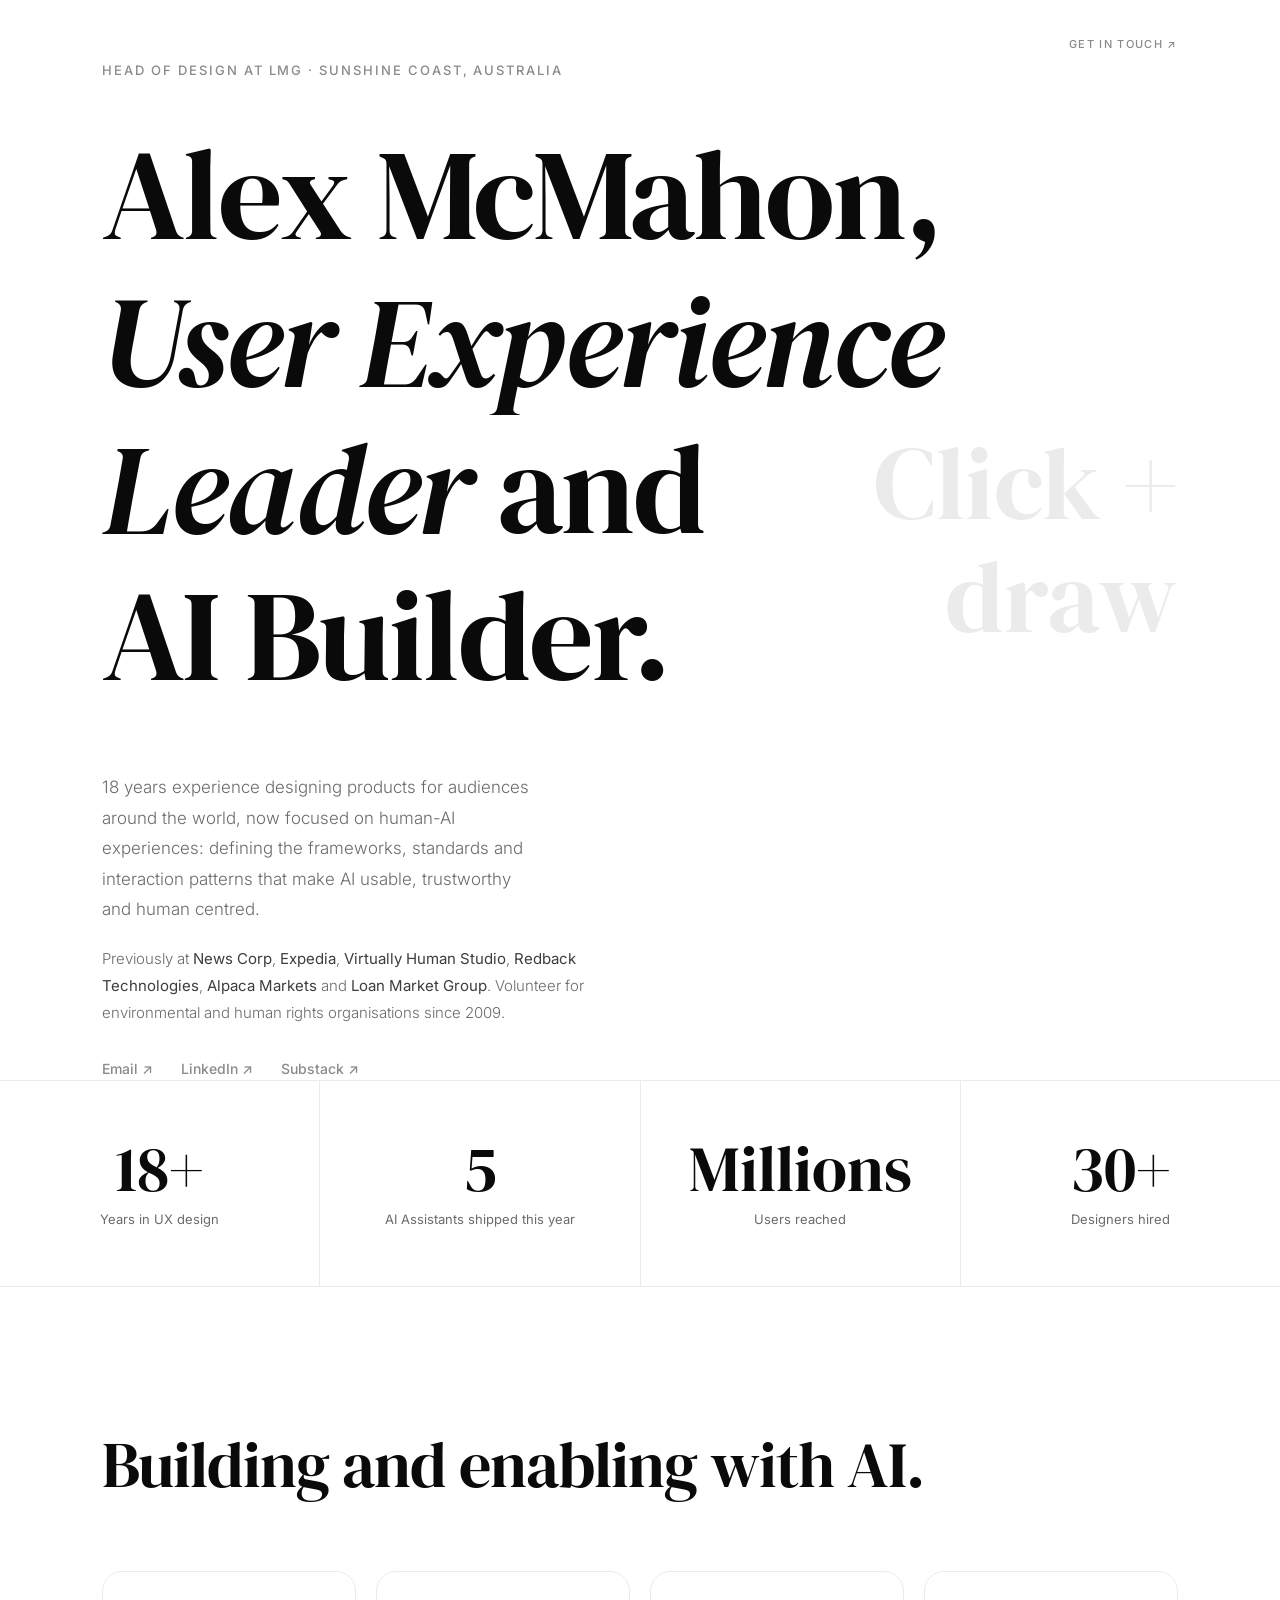
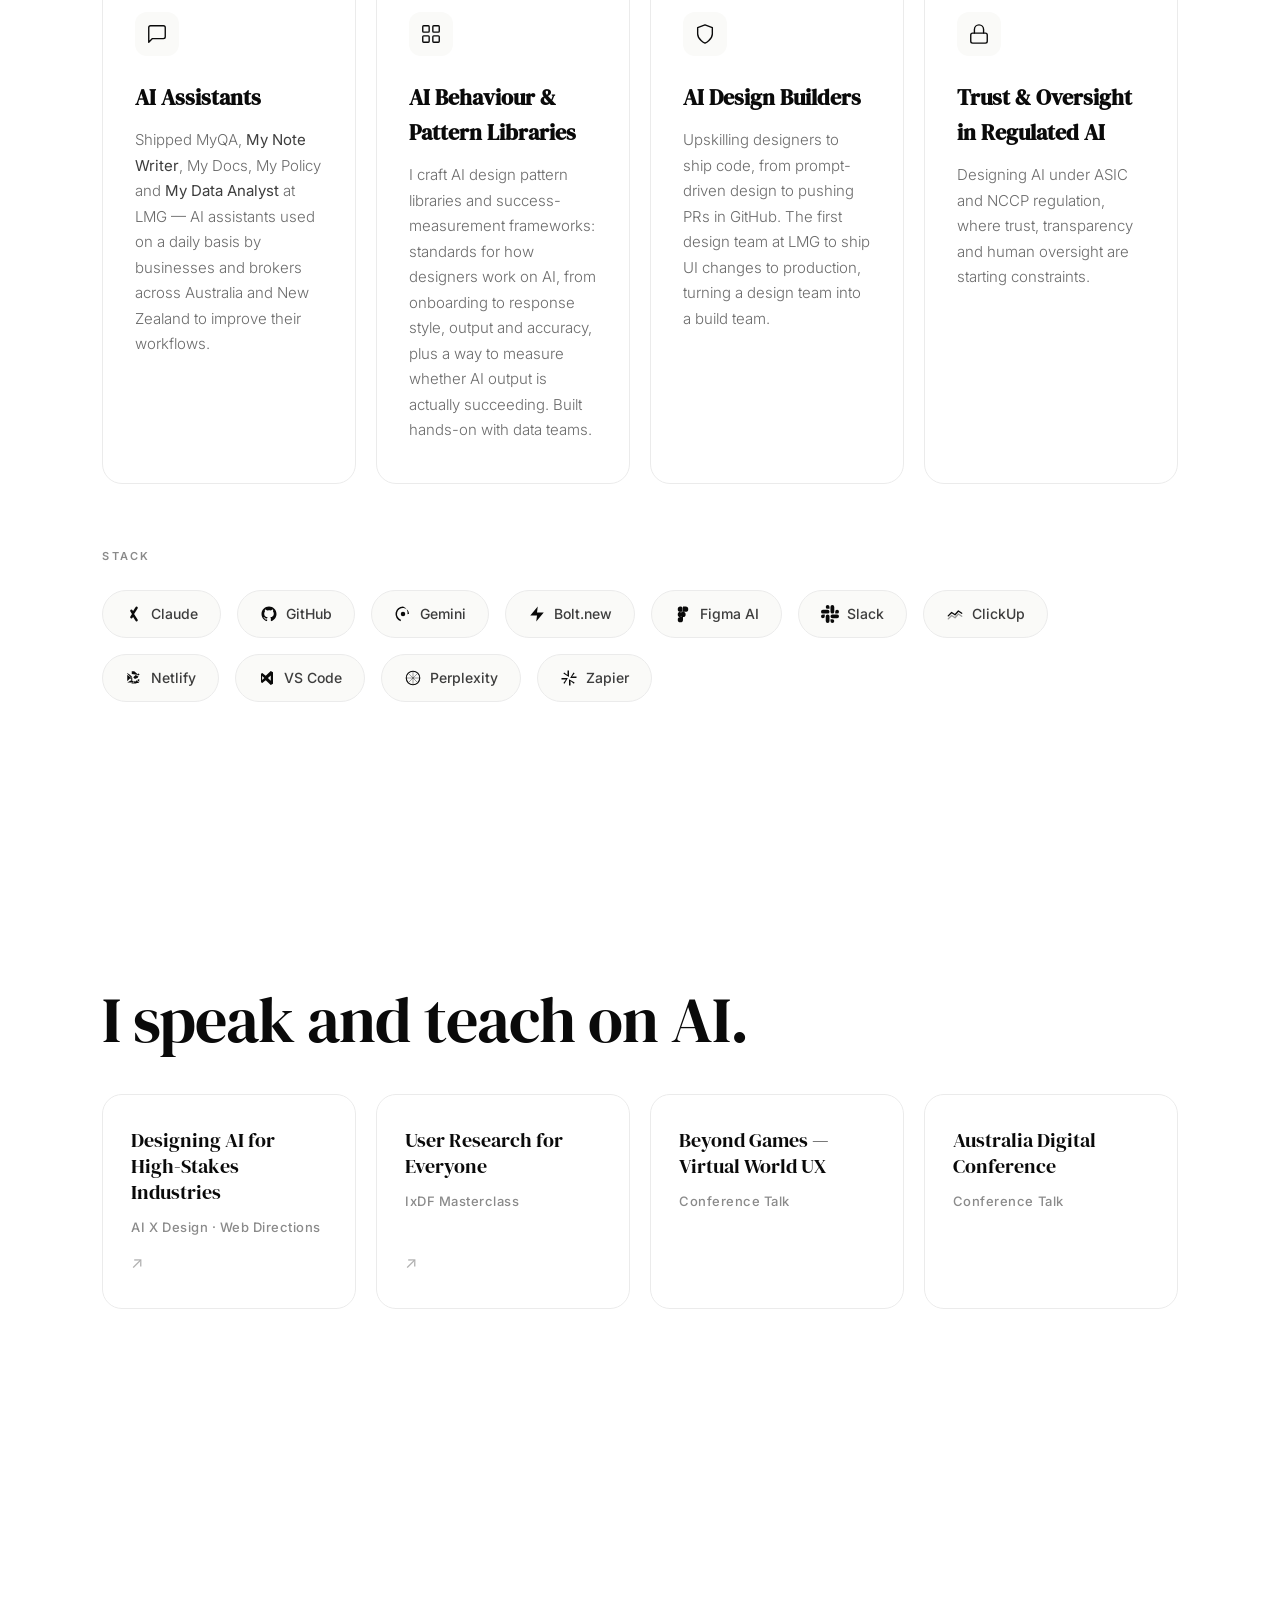
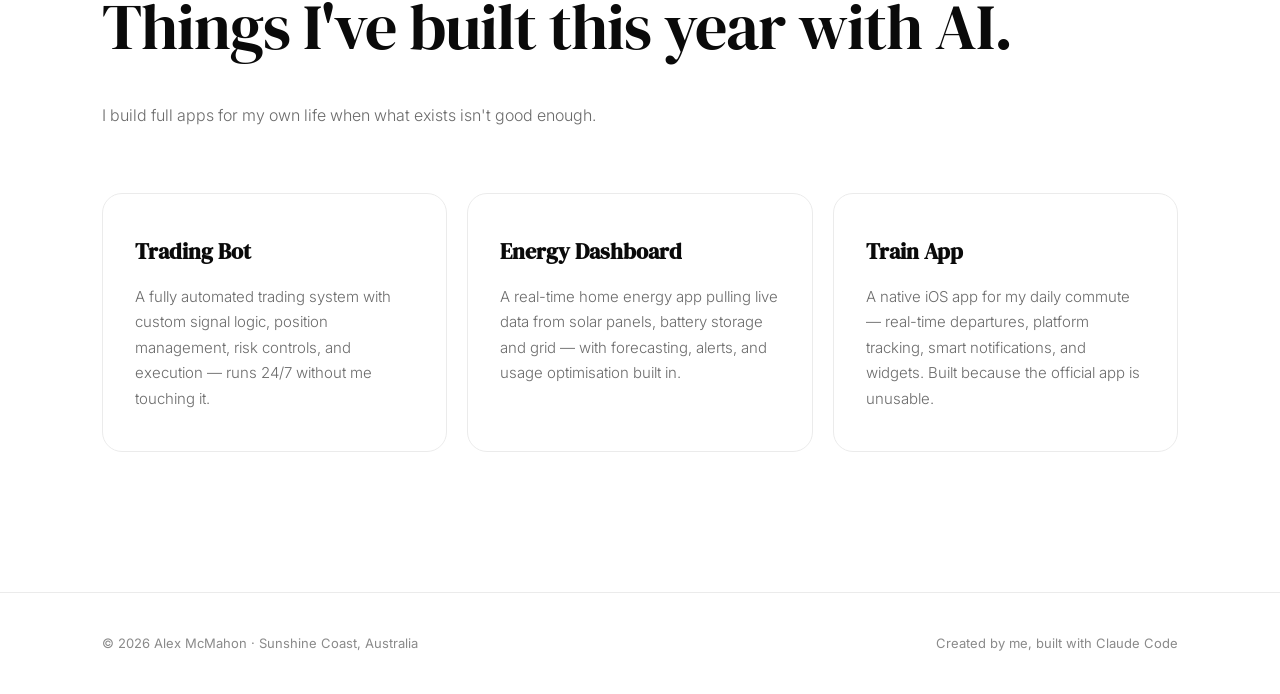
==== commit 646d3514: "Tighten AI card copy: remove compliance sentence, update broker description, reframe pattern library" ====
--- a/index.html
+++ b/index.html
@@ -703,14 +703,14 @@
             <svg width="22" height="22" viewBox="0 0 24 24" fill="none"><path d="M21 15a2 2 0 01-2 2H7l-4 4V5a2 2 0 012-2h14a2 2 0 012 2v10z" stroke="#0a0a0a" stroke-width="1.5" stroke-linecap="round" stroke-linejoin="round"/></svg>
           </div>
           <h3>AI Assistants</h3>
-          <p>Shipped MyQA, <a href="https://lmg.broker/lmg-unveils-mycrm-intelligence-ai-fully-built-into-mycrm" target="_blank" rel="noopener">My Note Writer</a>, My Docs, My Policy and <a href="https://www.linkedin.com/posts/lmg-au_mydataanalyst-activity-7495635723715395585-705t" target="_blank" rel="noopener">My Data Analyst</a> at LMG — AI assistants used by thousands of brokers.</p>
+          <p>Shipped MyQA, <a href="https://lmg.broker/lmg-unveils-mycrm-intelligence-ai-fully-built-into-mycrm" target="_blank" rel="noopener">My Note Writer</a>, My Docs, My Policy and <a href="https://www.linkedin.com/posts/lmg-au_mydataanalyst-activity-7495635723715395585-705t" target="_blank" rel="noopener">My Data Analyst</a> at LMG — AI assistants used on a daily basis by businesses and brokers across Australia and New Zealand to improve their workflows.</p>
         </div>
         <div class="ai-card">
           <div class="ai-card-icon">
             <svg width="22" height="22" viewBox="0 0 24 24" fill="none"><rect x="3" y="3" width="7" height="7" rx="1" stroke="#0a0a0a" stroke-width="1.5"/><rect x="14" y="3" width="7" height="7" rx="1" stroke="#0a0a0a" stroke-width="1.5"/><rect x="3" y="14" width="7" height="7" rx="1" stroke="#0a0a0a" stroke-width="1.5"/><rect x="14" y="14" width="7" height="7" rx="1" stroke="#0a0a0a" stroke-width="1.5"/></svg>
           </div>
           <h3>AI Behaviour & Pattern Libraries</h3>
-          <p>An AI design pattern library and success-measurement framework: standards for how designers work on AI, from onboarding to response style, output and accuracy, plus a way to measure whether AI output is actually succeeding. Built hands-on with data teams.</p>
+          <p>I craft AI design pattern libraries and success-measurement frameworks: standards for how designers work on AI, from onboarding to response style, output and accuracy, plus a way to measure whether AI output is actually succeeding. Built hands-on with data teams.</p>
         </div>
         <div class="ai-card">
           <div class="ai-card-icon">
@@ -724,7 +724,7 @@
             <svg width="22" height="22" viewBox="0 0 24 24" fill="none"><rect x="3" y="11" width="18" height="11" rx="2" stroke="#0a0a0a" stroke-width="1.5"/><path d="M7 11V7a5 5 0 0110 0v4" stroke="#0a0a0a" stroke-width="1.5" stroke-linecap="round"/></svg>
           </div>
           <h3>Trust &amp; Oversight in Regulated AI</h3>
-          <p>Designing AI under ASIC and NCCP regulation, where trust, transparency and human oversight are starting constraints. Won a compliance design decision that shipped disclosure at the moment of consequence, now reused across the assistant suite.</p>
+          <p>Designing AI under ASIC and NCCP regulation, where trust, transparency and human oversight are starting constraints.</p>
         </div>
       </div>
 
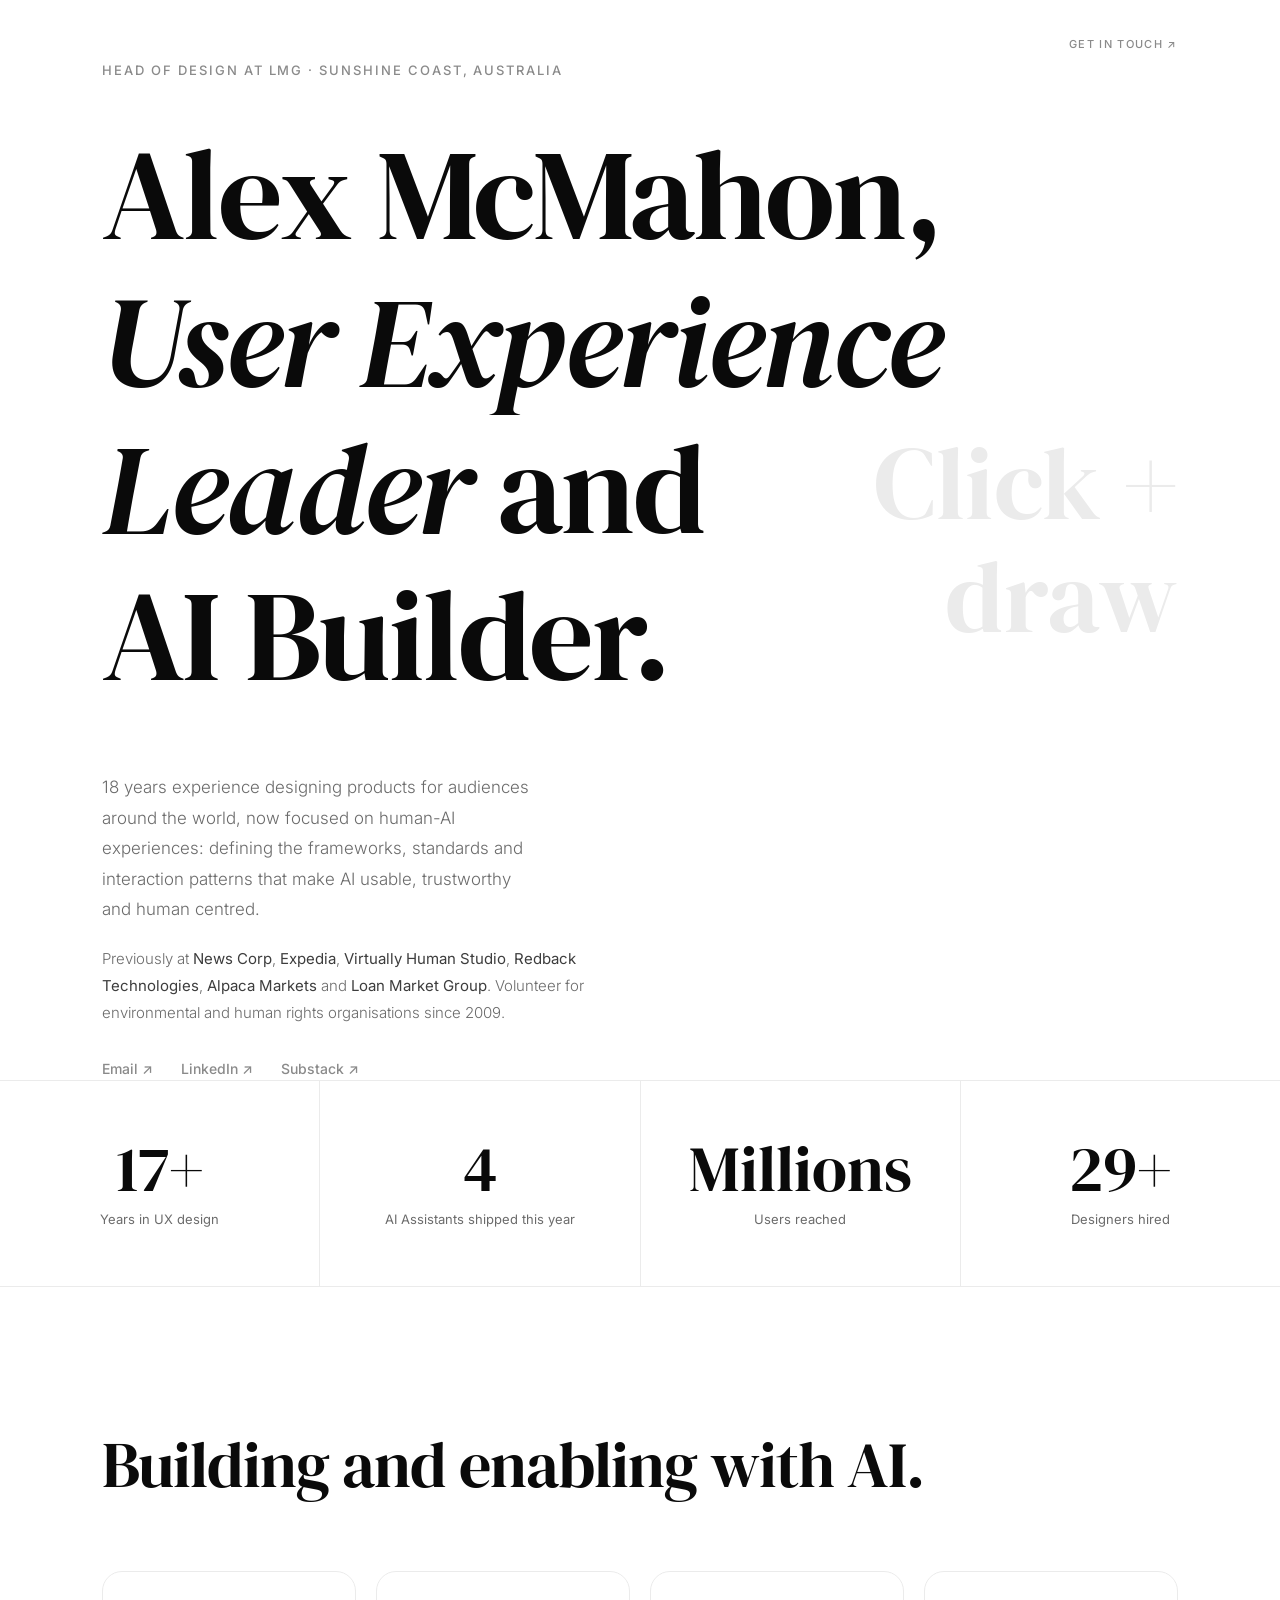
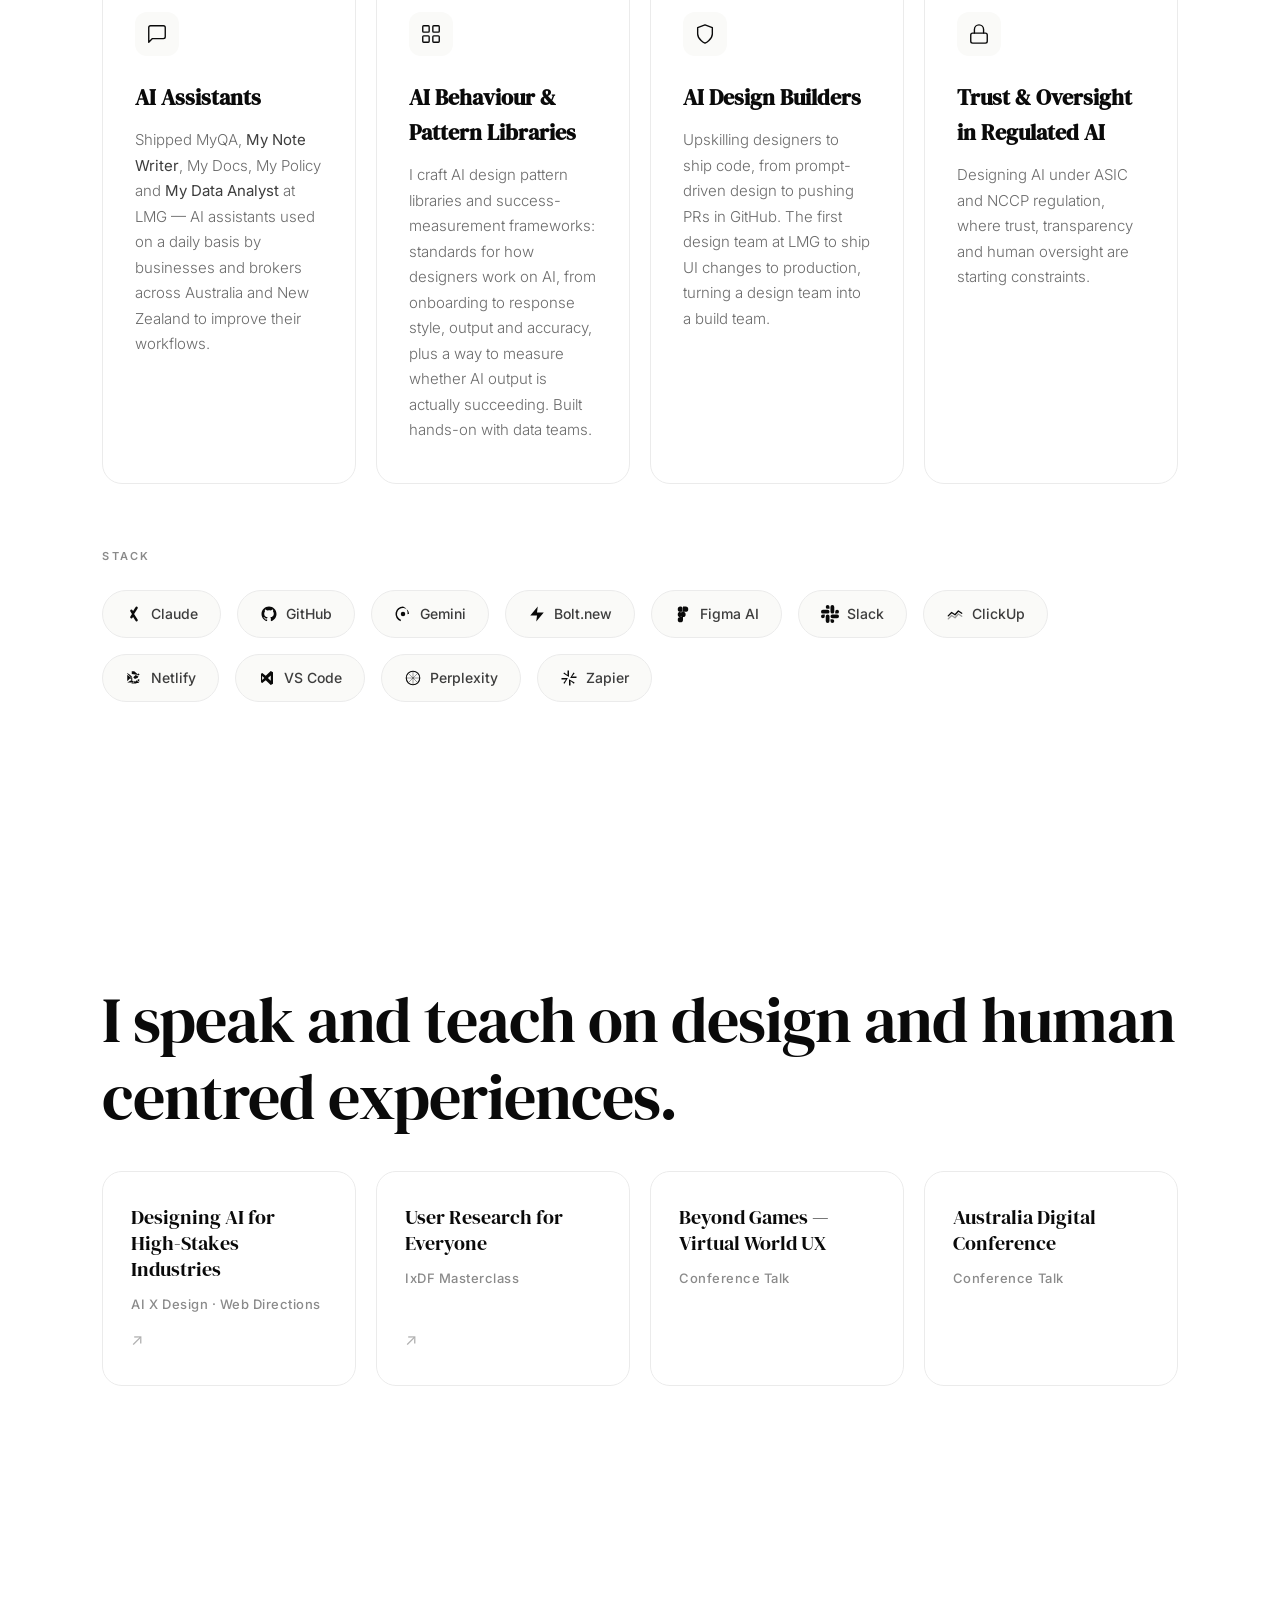
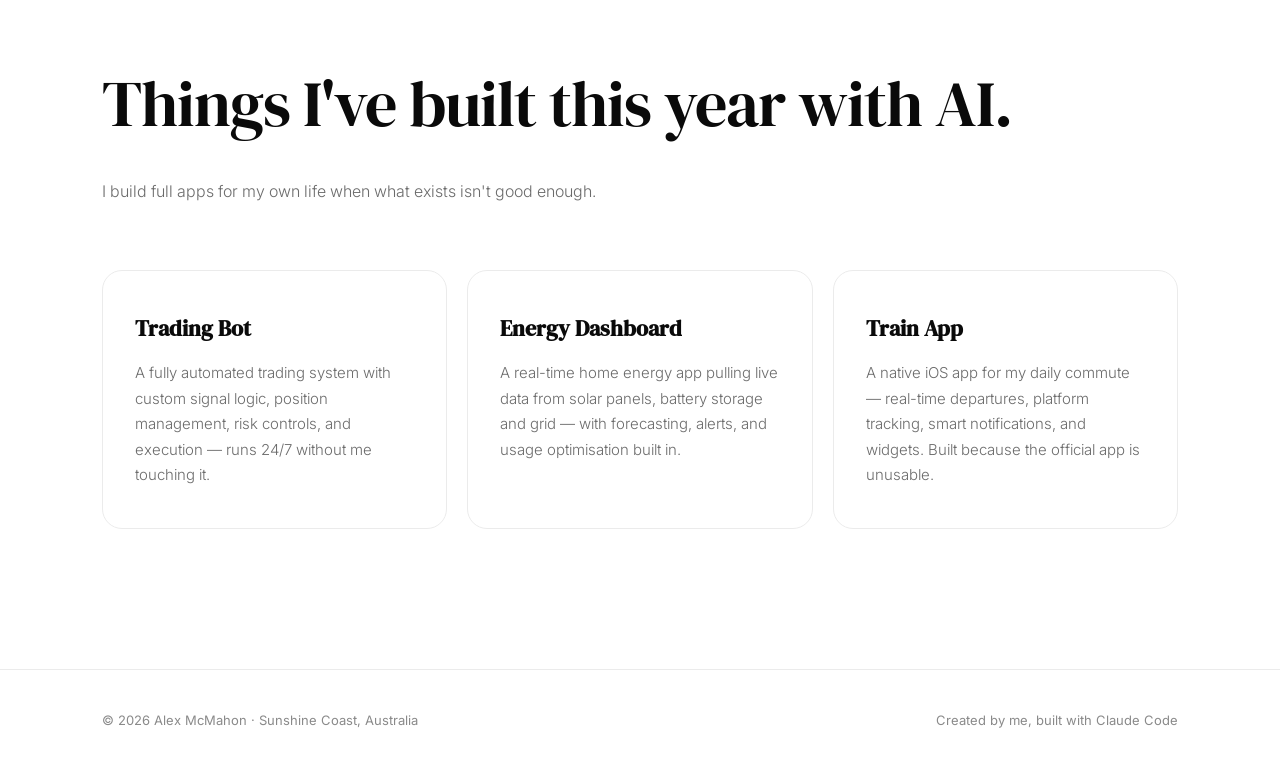
==== commit eff7be3c: "Broaden speaking section title beyond AI to design and experience Co-Authored-By: Claude Opus 4.8 <n" ====
--- a/index.html
+++ b/index.html
@@ -759,7 +759,7 @@
   <!-- ===================== SPEAKING ===================== -->
   <section class="section" id="speaking">
     <div class="section-inner">
-      <h2 class="section-title shimmer reveal d1">I speak and teach on AI.</h2>
+      <h2 class="section-title shimmer reveal d1">I speak and teach on design and human centred experiences.</h2>
 
       <div class="speak-cards" id="speakCards">
         <div class="speak-card">
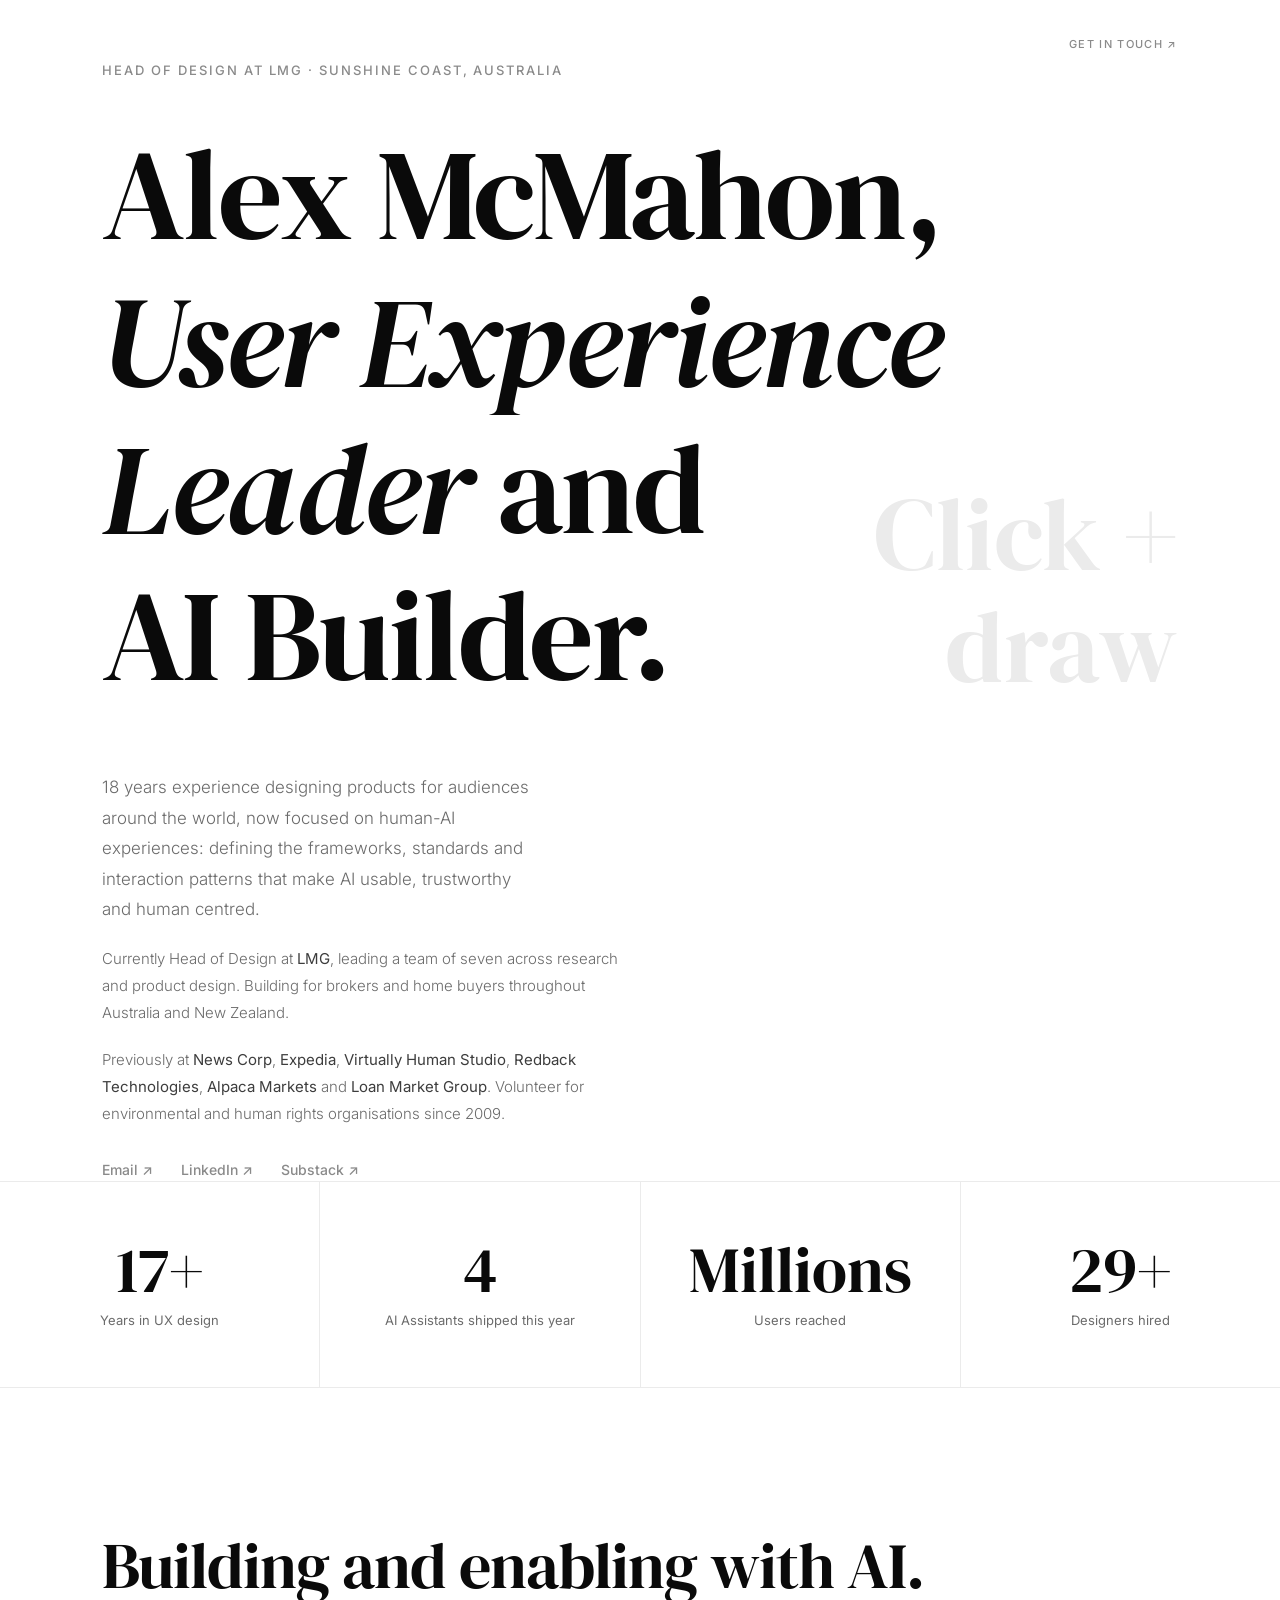
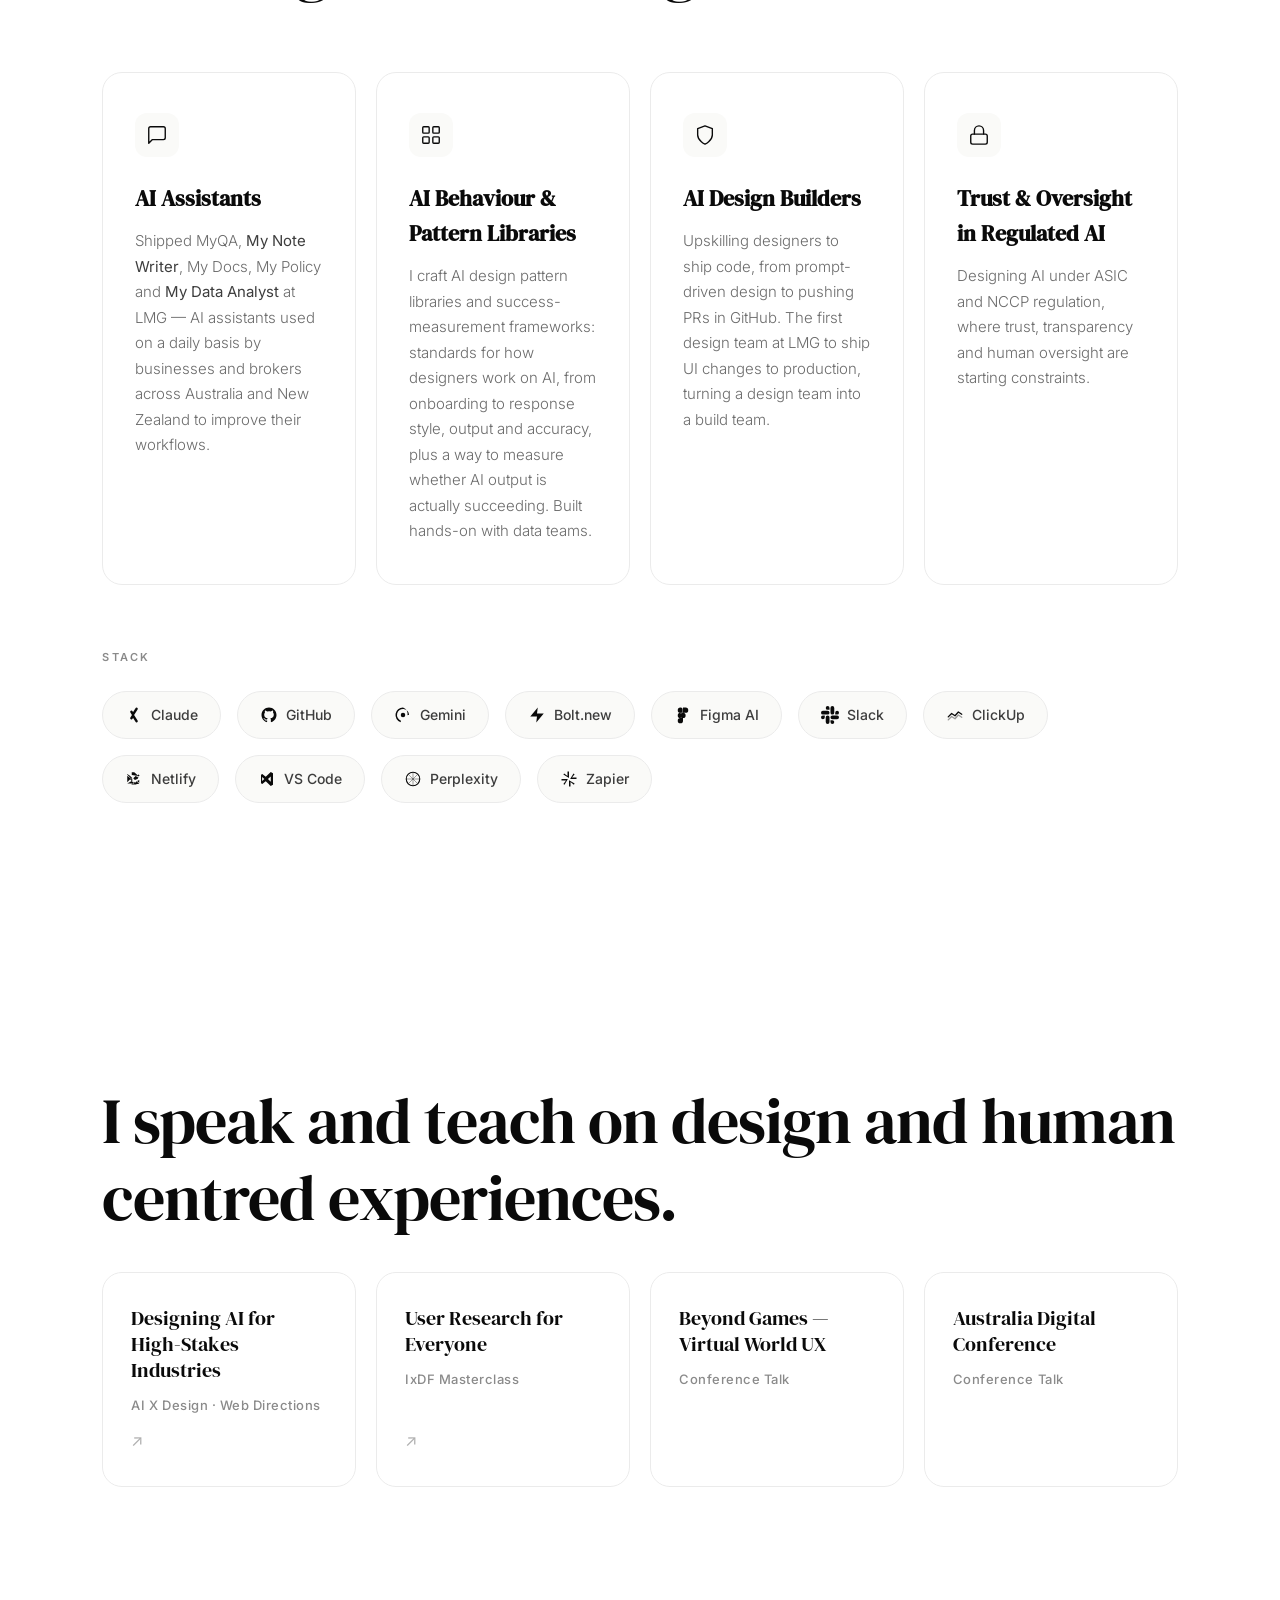
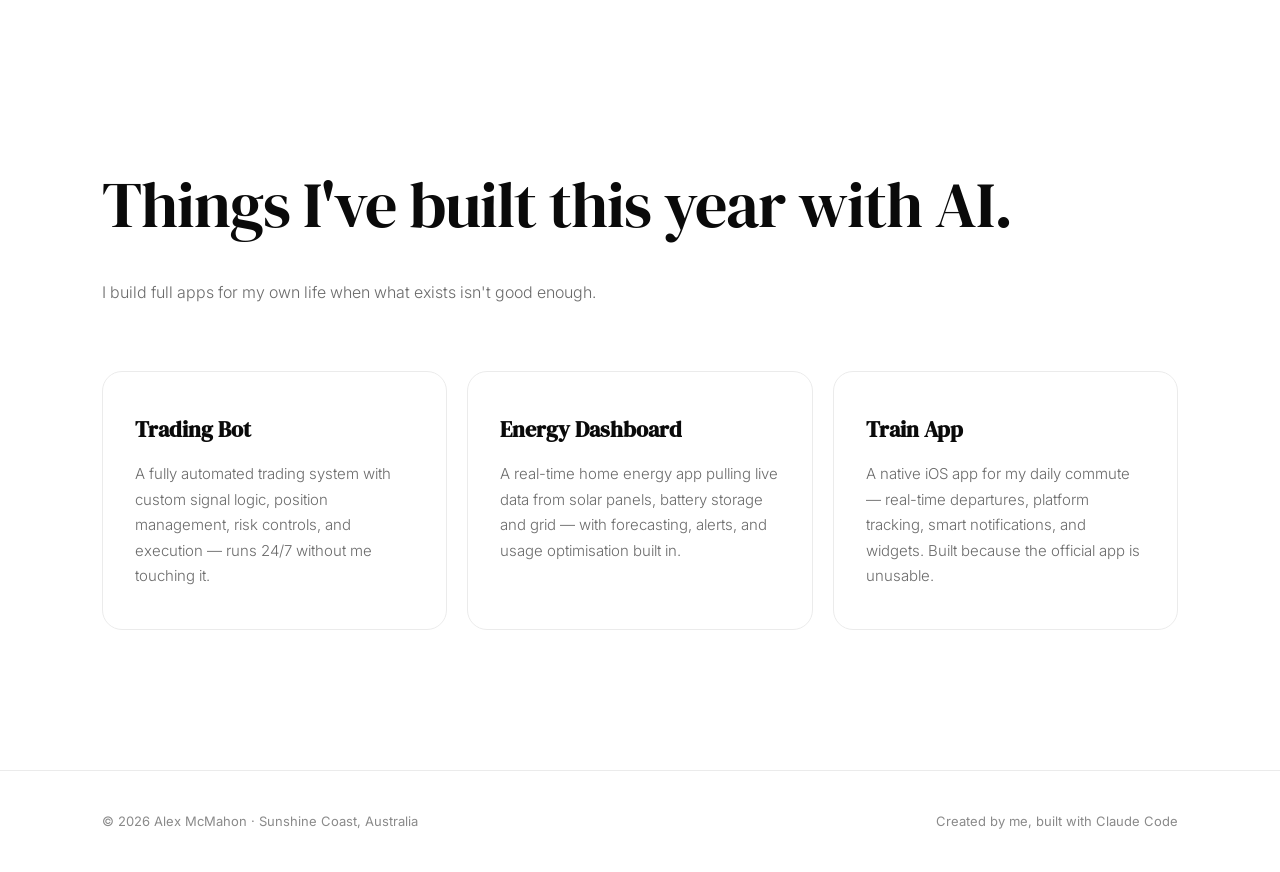
==== commit 1d297b13: "Add LMG team-scope paragraph to hero; save send-drawing plan to docs - Insert a second hero paragrap" ====
--- a/index.html
+++ b/index.html
@@ -633,6 +633,89 @@
 
     .draw-btn-send:hover { background: var(--gray-700); border-color: var(--gray-700); }
 
+    /* ===================== DRAWING MODAL ===================== */
+    .drawing-modal {
+      position: fixed;
+      inset: 0;
+      background: rgba(10,10,10,0.7);
+      z-index: 10000;
+      display: flex;
+      align-items: center;
+      justify-content: center;
+      padding: 24px;
+    }
+    .drawing-modal-inner {
+      background: var(--off-white);
+      border-radius: 16px;
+      padding: 32px;
+      max-width: 480px;
+      width: 100%;
+      position: relative;
+      display: flex;
+      flex-direction: column;
+      gap: 16px;
+    }
+    .drawing-modal-close {
+      position: absolute;
+      top: 16px;
+      right: 16px;
+      background: none;
+      border: none;
+      font-size: 16px;
+      cursor: pointer;
+      color: var(--gray-400);
+      line-height: 1;
+      padding: 4px;
+    }
+    .drawing-modal-close:hover { color: var(--black); }
+    .drawing-modal-label {
+      font-family: var(--sans);
+      font-size: 11px;
+      font-weight: 500;
+      letter-spacing: 0.1em;
+      text-transform: uppercase;
+      color: var(--gray-400);
+      margin: 0;
+    }
+    .drawing-modal-preview {
+      width: 100%;
+      border-radius: 8px;
+      border: 1px solid var(--gray-100);
+    }
+    .drawing-modal-instructions {
+      font-family: var(--sans);
+      font-size: 14px;
+      color: var(--gray-500);
+      margin: 0;
+      line-height: 1.5;
+    }
+    .drawing-modal-actions {
+      display: flex;
+      gap: 8px;
+      flex-wrap: wrap;
+    }
+    .drawing-modal-btn {
+      font-family: var(--sans);
+      font-size: 13px;
+      font-weight: 500;
+      padding: 8px 16px;
+      border-radius: 8px;
+      border: 1px solid var(--gray-200);
+      cursor: pointer;
+      text-decoration: none;
+      display: inline-block;
+      transition: background 0.15s, border-color 0.15s;
+      background: var(--white);
+      color: var(--black);
+    }
+    .drawing-modal-btn:hover { background: var(--gray-50); border-color: var(--gray-300); }
+    .drawing-modal-download {
+      background: var(--black);
+      color: var(--white);
+      border-color: var(--black);
+    }
+    .drawing-modal-download:hover { background: var(--gray-700); border-color: var(--gray-700); }
+
     /* ===================== DRAW CANVAS ===================== */
     .draw-canvas {
       position: fixed;
@@ -656,6 +739,20 @@
     <button class="draw-btn draw-btn-send" id="sendDrawingBtn" style="display:none">Send Drawing</button>
   </div>
 
+  <div class="drawing-modal" id="drawingModal" style="display:none" role="dialog" aria-modal="true" aria-label="Send your drawing">
+    <div class="drawing-modal-inner">
+      <button class="drawing-modal-close" id="drawingModalClose" aria-label="Close">✕</button>
+      <p class="drawing-modal-label">Your drawing</p>
+      <img class="drawing-modal-preview" id="drawingModalImg" alt="Your drawing" />
+      <p class="drawing-modal-instructions">Download the image, then email it to <strong>hello@alexmcmahon.com.au</strong></p>
+      <div class="drawing-modal-actions">
+        <button class="drawing-modal-btn drawing-modal-download" id="drawingDownloadBtn">Download image</button>
+        <a class="drawing-modal-btn drawing-modal-gmail" id="drawingGmailBtn" target="_blank" rel="noopener">Open Gmail</a>
+        <a class="drawing-modal-btn drawing-modal-outlook" id="drawingOutlookBtn" target="_blank" rel="noopener">Open Outlook</a>
+      </div>
+    </div>
+  </div>
+
   <!-- ===================== HERO ===================== -->
   <section class="hero" id="hero">
     <div class="draw-prompt" aria-hidden="true">
@@ -673,6 +770,7 @@
 
     <div class="hero-bottom">
       <p class="hero-sub">18 years experience designing products for audiences around the world, now focused on human-AI experiences: defining the frameworks, standards and interaction patterns that make AI usable, trustworthy and human centred.</p>
+      <p class="hero-bio">Currently Head of Design at <a href="https://www.loanmarketgroup.com/" target="_blank" rel="noopener">LMG</a>, leading a team of seven across research and product design. Building for brokers and home buyers throughout Australia and New Zealand.</p>
       <p class="hero-bio">Previously at <a href="https://www.newscorpaustralia.com/" target="_blank" rel="noopener">News Corp</a>, <a href="https://www.expediagroup.com/" target="_blank" rel="noopener">Expedia</a>, <a href="https://www.marketingdive.com/news/budweiser-zed-run-sponsorship-clydesdales-nft-metaverse/625192/" target="_blank" rel="noopener">Virtually Human Studio</a>, <a href="https://www.pv-magazine-australia.com/2024/10/16/redback-reveals-next-gen-home-battery-and-inverter-range/" target="_blank" rel="noopener">Redback Technologies</a>, <a href="https://fortune.com/2026/01/14/alpaca-fundraise-series-d-brokerage-infrastructure/" target="_blank" rel="noopener">Alpaca Markets</a> and <a href="https://www.mpamag.com/au/mortgage-industry/technology/lmg-launches-embedded-ai-tools-in-mycrm/558390" target="_blank" rel="noopener">Loan Market Group</a>. Volunteer for environmental and human rights organisations since 2009.</p>
       <div class="hero-links">
         <a href="mailto:hello@alexmcmahon.com.au" class="about-link">Email ↗</a>
@@ -972,13 +1070,38 @@
           tCtx.lineCap = 'round';
           tCtx.stroke();
         }
-        tempCanvas.toBlob((blob) => {
-          const url = URL.createObjectURL(blob);
+        const dataUrl = tempCanvas.toDataURL('image/png');
+        const modal = document.getElementById('drawingModal');
+        const modalImg = document.getElementById('drawingModalImg');
+        const downloadBtn = document.getElementById('drawingDownloadBtn');
+        const gmailBtn = document.getElementById('drawingGmailBtn');
+        const outlookBtn = document.getElementById('drawingOutlookBtn');
+
+        modalImg.src = dataUrl;
+
+        downloadBtn.onclick = () => {
           const a = document.createElement('a');
-          a.href = 'mailto:hello@alexmcmahon.com.au?subject=A drawing for you&body=I drew something on your website!';
-          window.location.href = a.href;
-          URL.revokeObjectURL(url);
-        });
+          a.href = dataUrl;
+          a.download = 'my-drawing-for-alex.png';
+          a.click();
+        };
+
+        const subject = encodeURIComponent('A drawing for you');
+        const body = encodeURIComponent('I drew something on your site. See attached!');
+        gmailBtn.href = `https://mail.google.com/mail/?view=cm&to=hello%40alexmcmahon.com.au&su=${subject}&body=${body}`;
+        outlookBtn.href = `https://outlook.live.com/mail/deeplink/compose?to=hello%40alexmcmahon.com.au&subject=${subject}&body=${body}`;
+
+        modal.style.display = 'flex';
+        document.getElementById('drawingModalClose').focus();
+      });
+
+      document.getElementById('drawingModalClose').addEventListener('click', () => {
+        document.getElementById('drawingModal').style.display = 'none';
+      });
+      document.getElementById('drawingModal').addEventListener('click', (e) => {
+        if (e.target === document.getElementById('drawingModal')) {
+          document.getElementById('drawingModal').style.display = 'none';
+        }
       });
 
       function resize() {
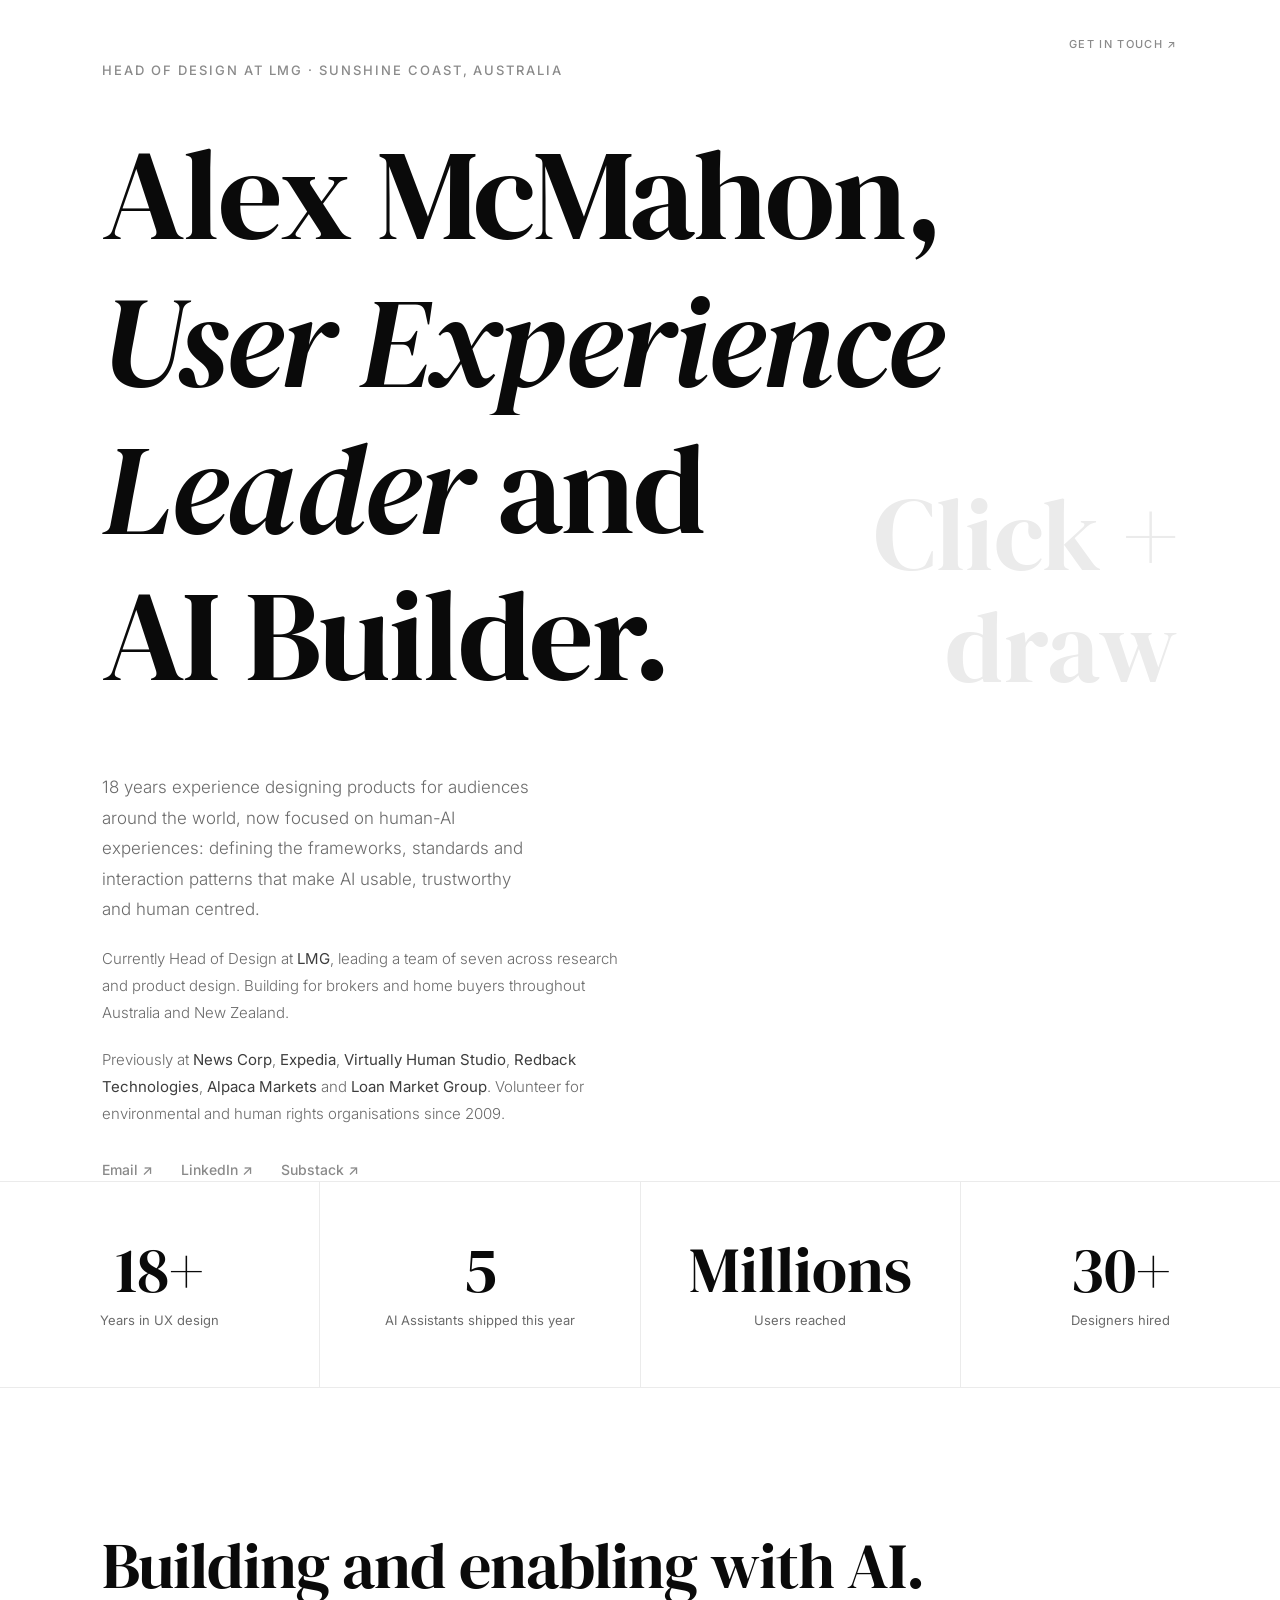
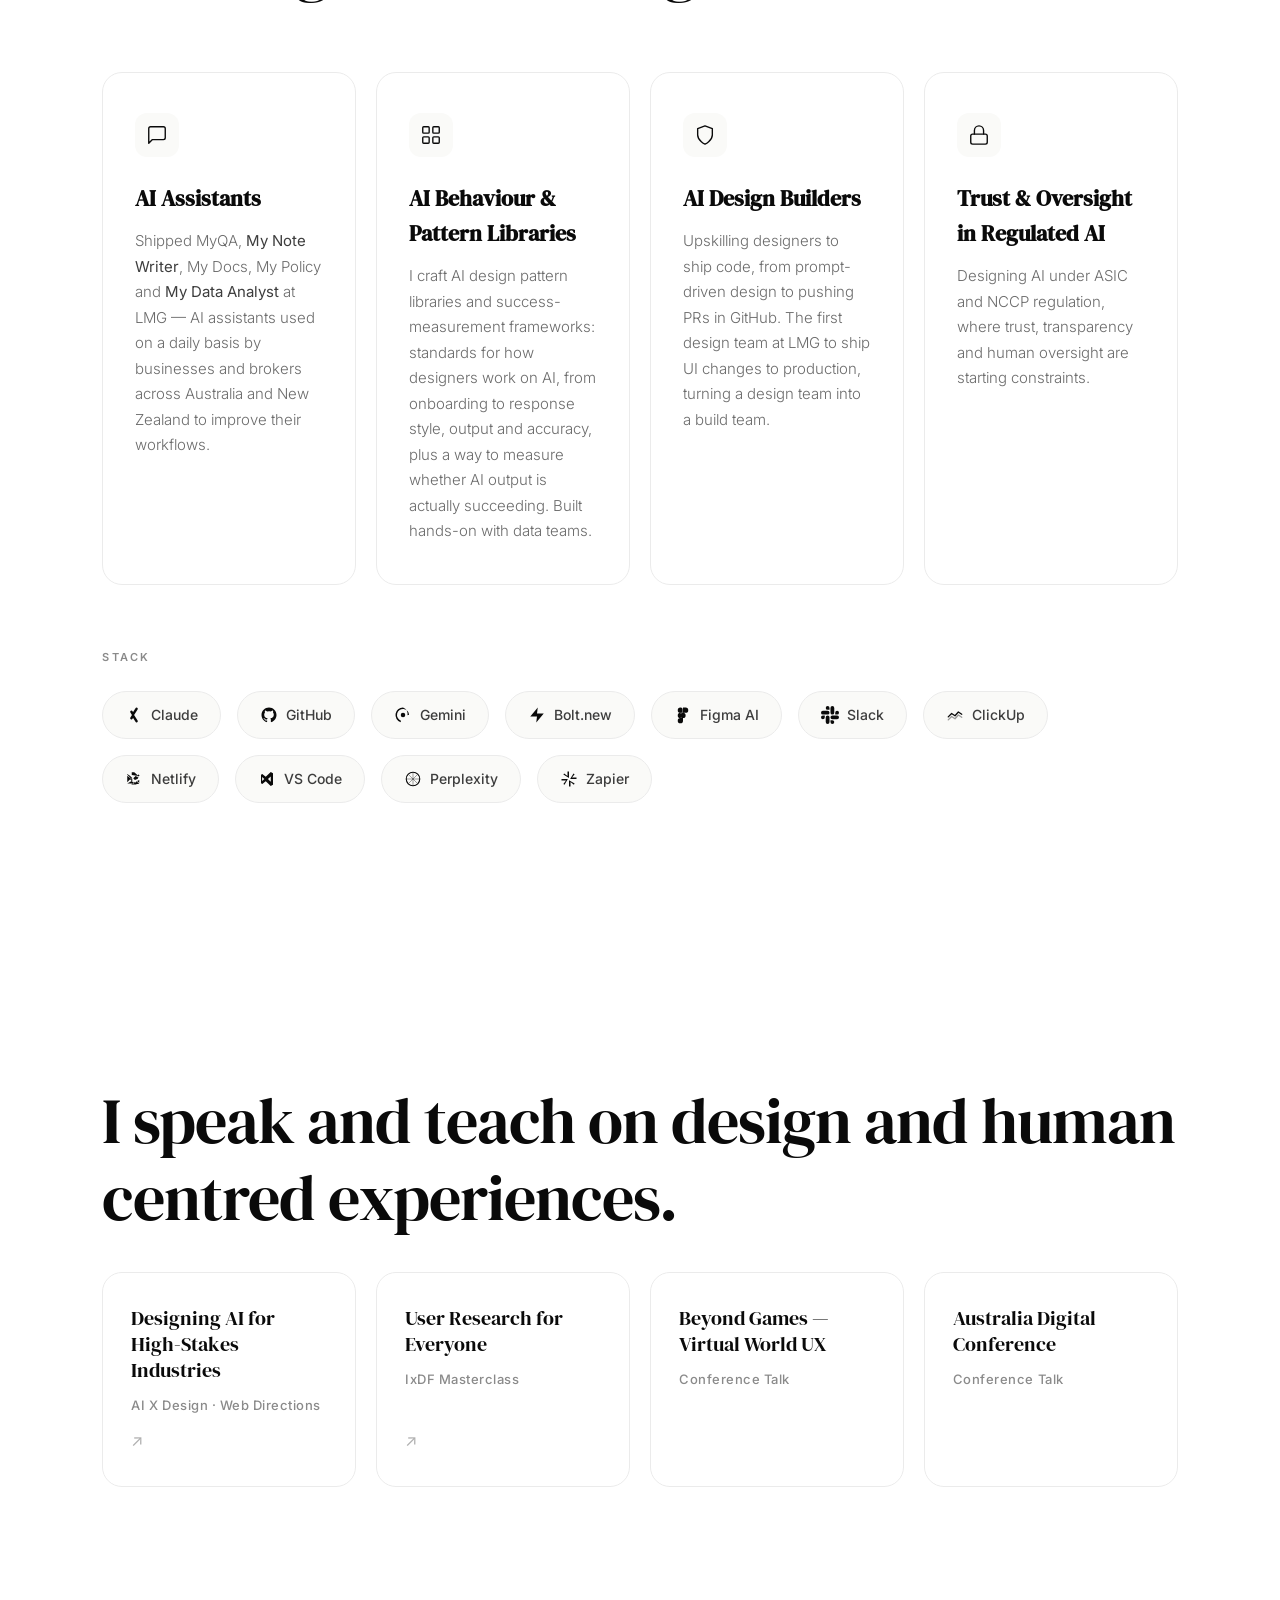
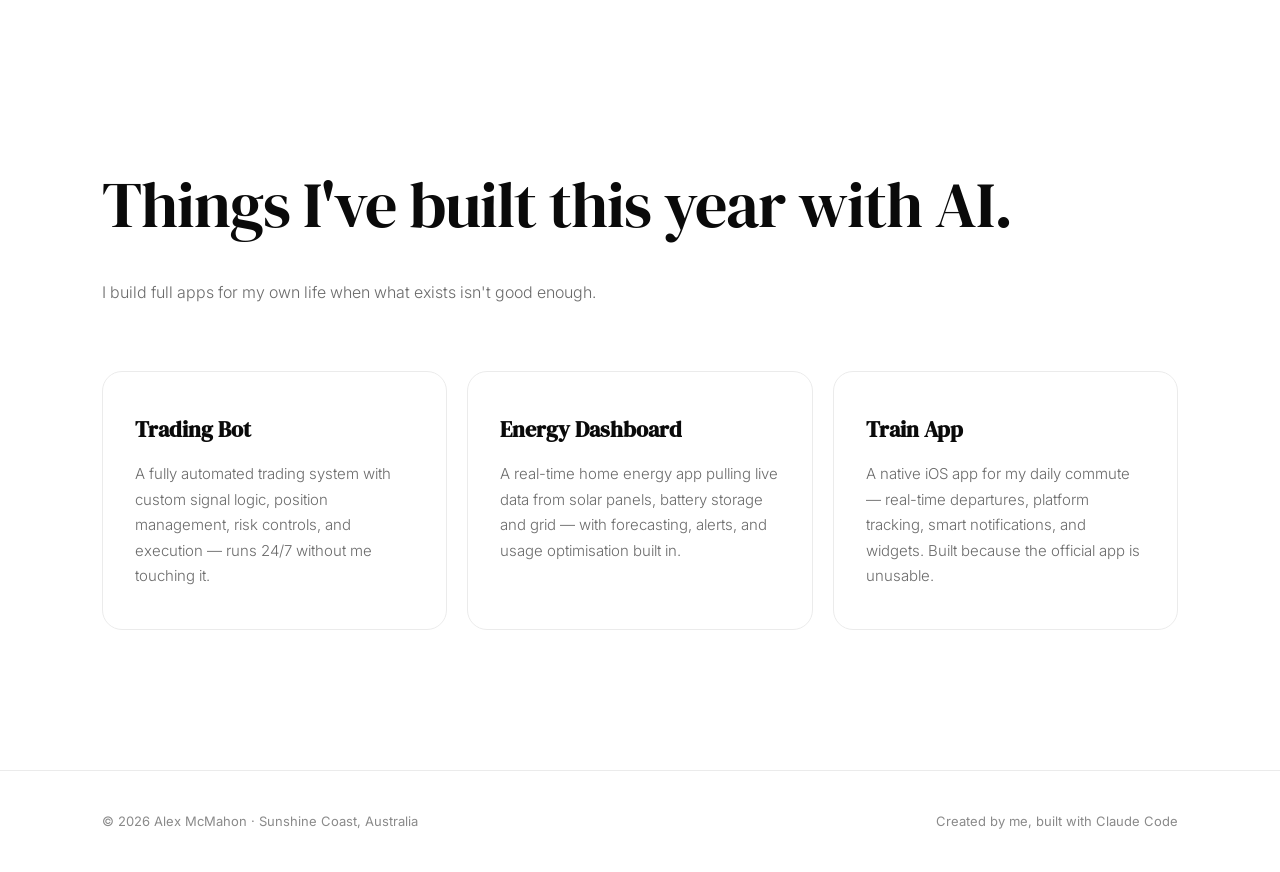
==== commit 0751c079: "Fix mobile card layout: stack to single column below 640px - AI cards and speak cards now stack to o" ====
--- a/index.html
+++ b/index.html
@@ -564,13 +564,23 @@
     /* ===================== RESPONSIVE ===================== */
     @media (max-width: 768px) {
       .stats { flex-wrap: wrap; }
-      .stat { flex: 1 1 50%; }
+      .stat { flex: 1 1 50%; padding: 40px 24px; }
       .stat:nth-child(2) { border-right: none; }
       .ai-cards { grid-template-columns: 1fr 1fr; }
       .ai-cards .ai-card:nth-child(3), .ai-cards .ai-card:nth-child(4) { grid-column: span 1; }
       .speak-cards { grid-template-columns: 1fr 1fr; }
       .build-cards { grid-template-columns: 1fr; }
       .footer { flex-direction: column; gap: 8px; }
+    }
+    @media (max-width: 640px) {
+      .draw-prompt { display: none; }
+      .stat { padding: 32px 16px; }
+      .stat-num { font-size: clamp(36px, 10vw, 48px); }
+      .ai-cards { grid-template-columns: 1fr; gap: 16px; }
+      .ai-card { padding: 28px 24px; }
+      .speak-cards { grid-template-columns: 1fr; gap: 16px; }
+      .speak-card { padding: 24px 22px; }
+      .build-card { padding: 28px 24px; }
     }
     /* ===================== DRAW PROMPT ===================== */
     .draw-prompt {
